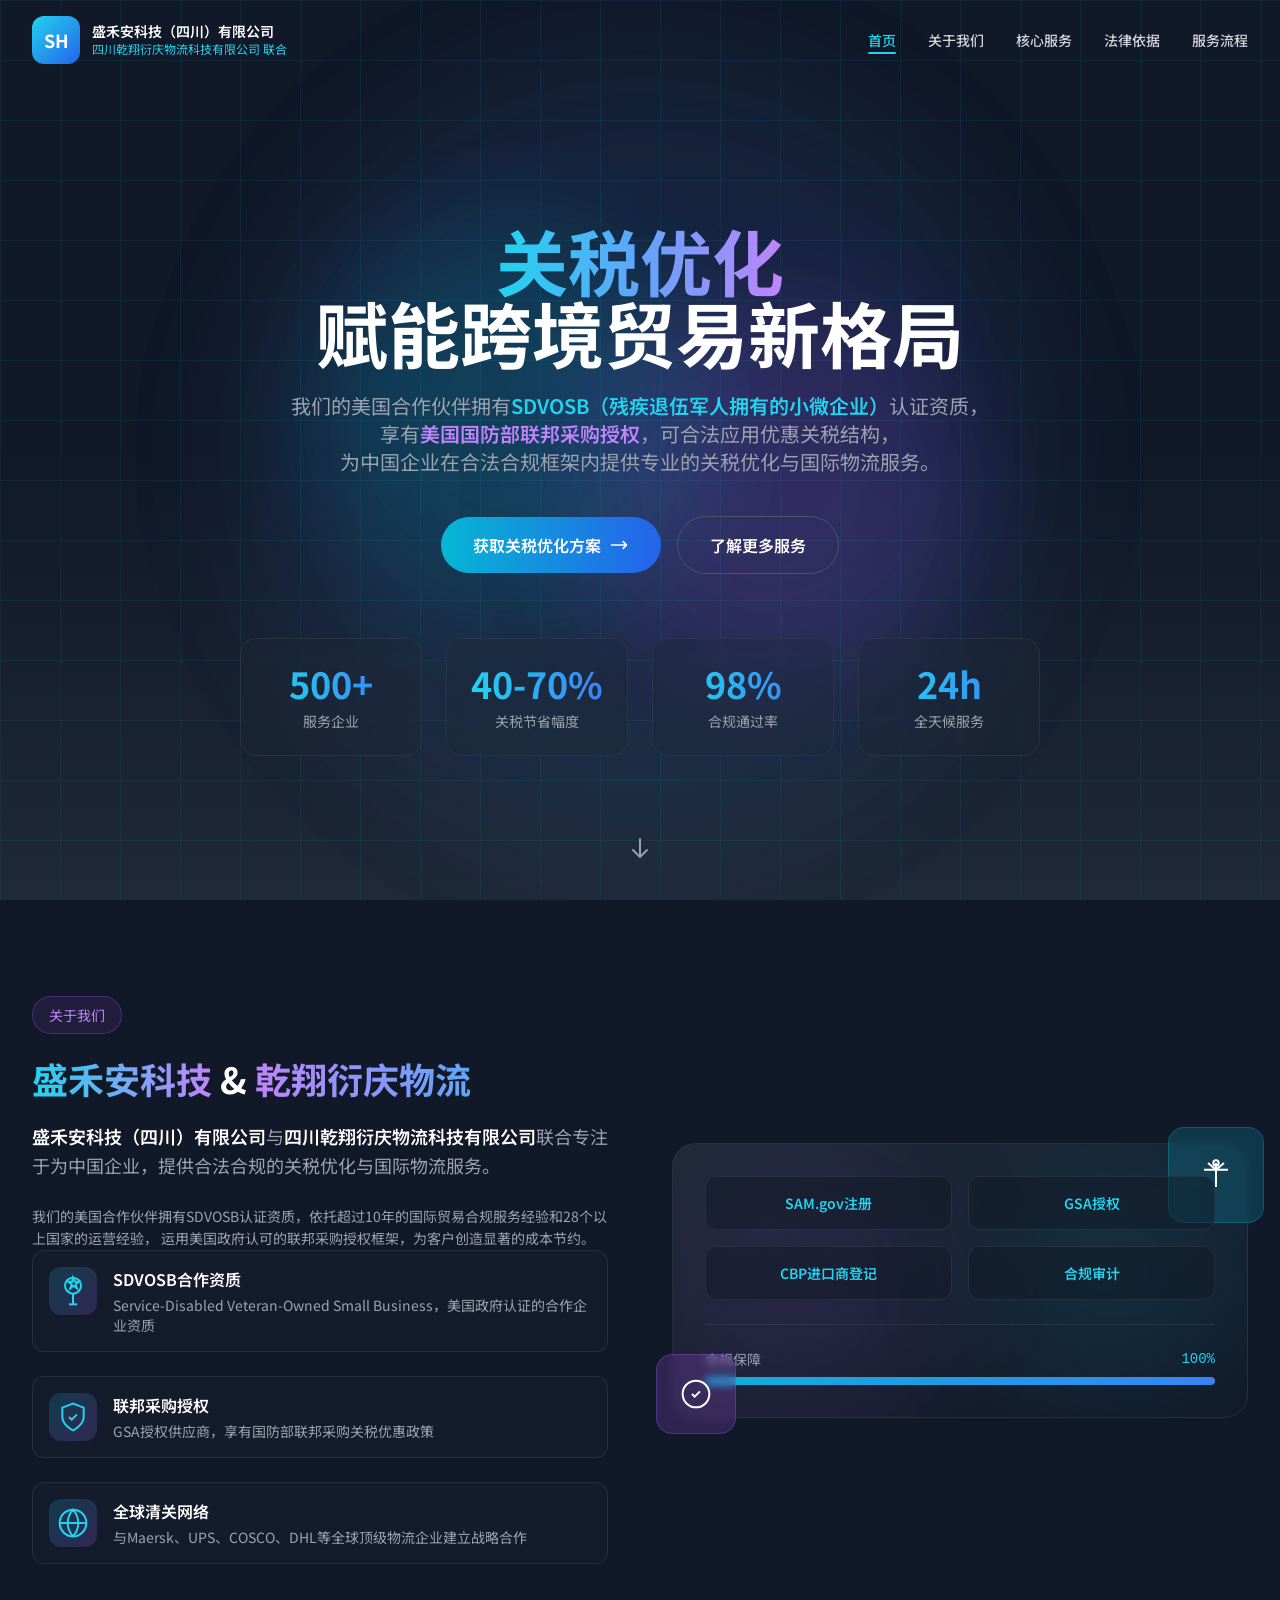
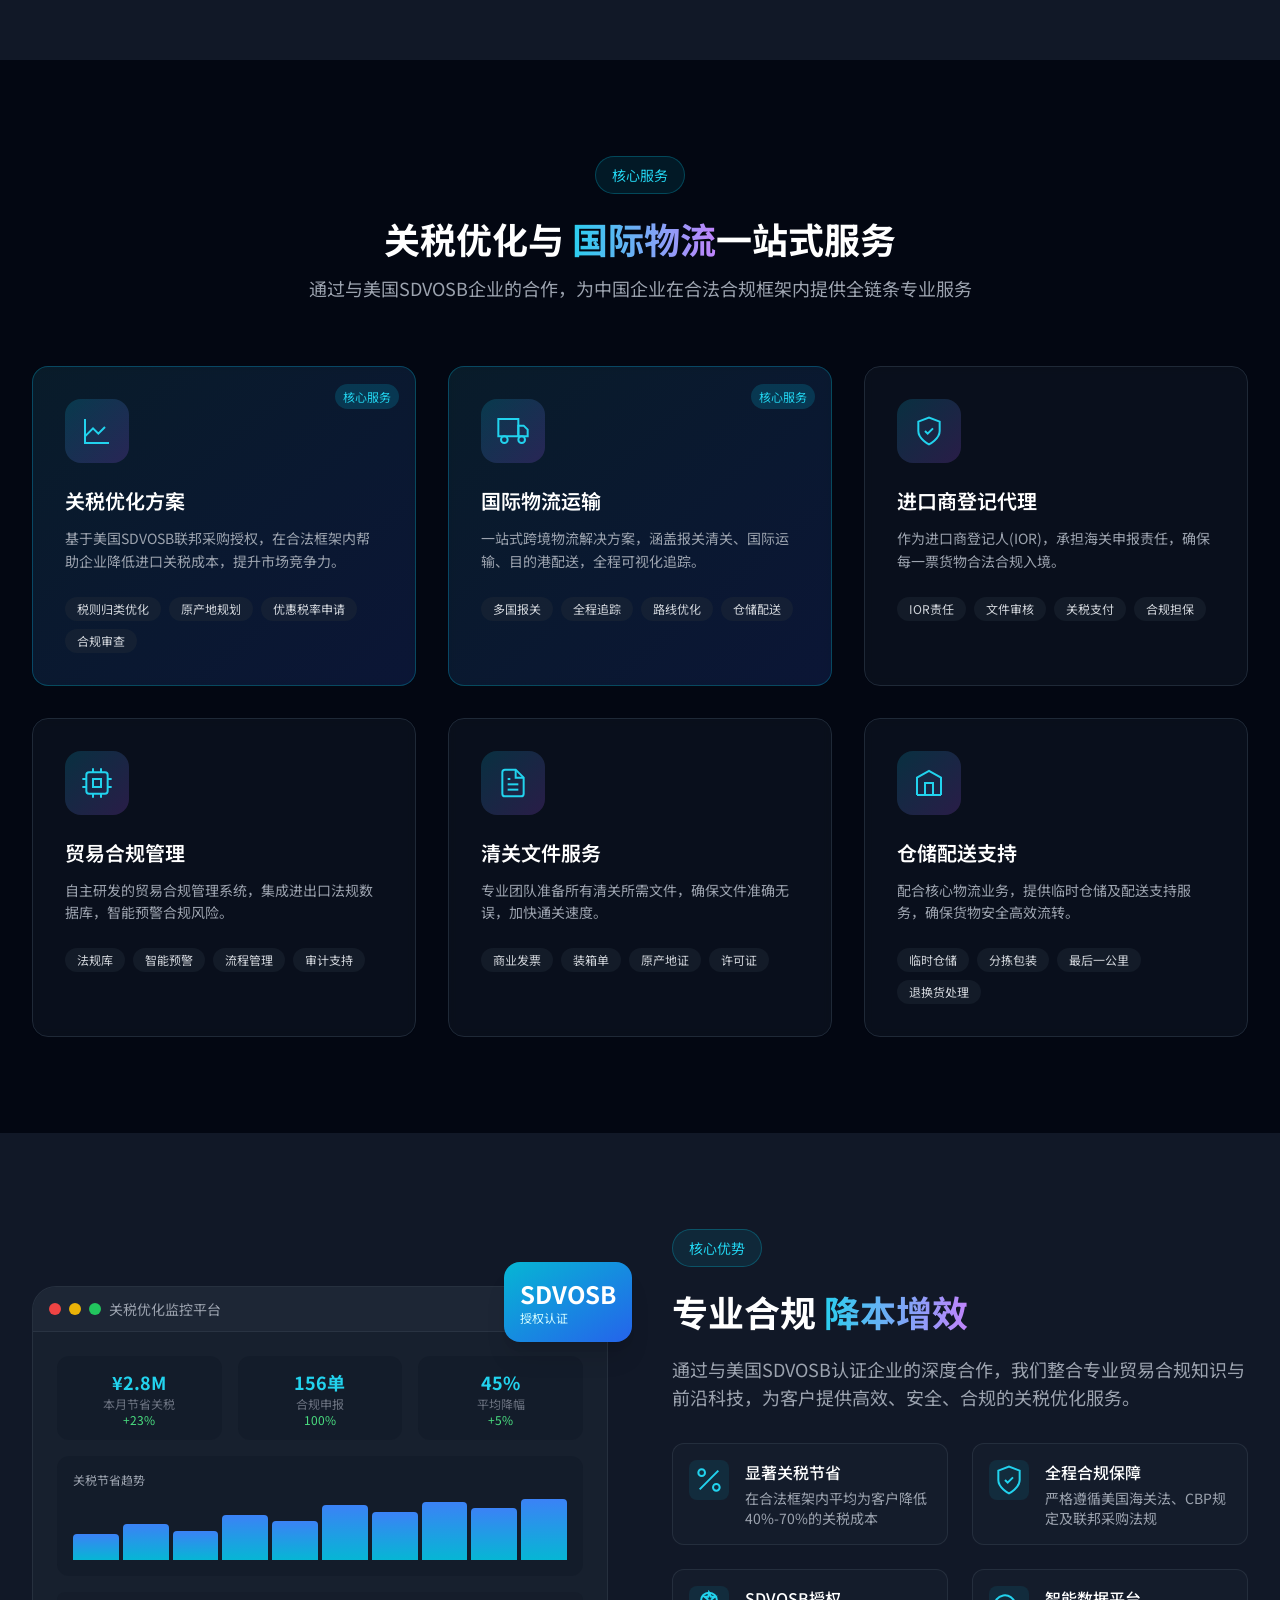
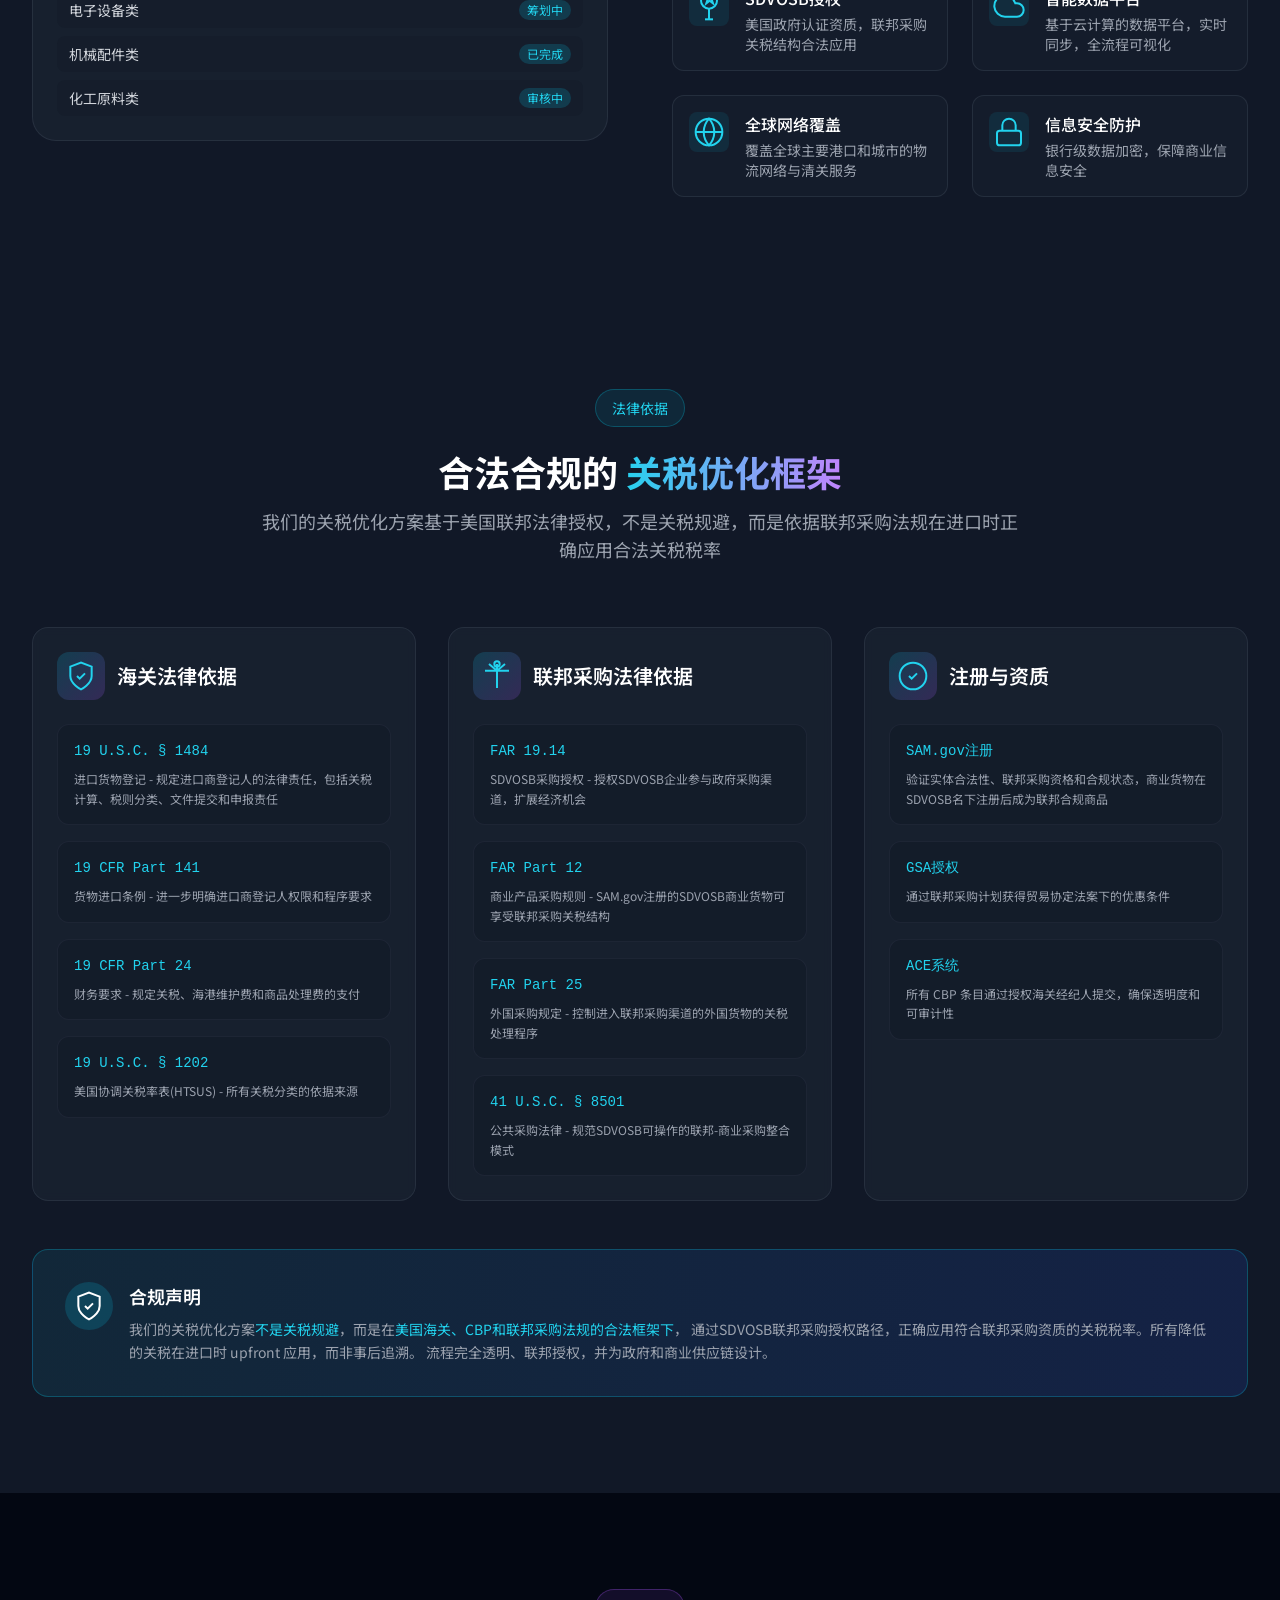
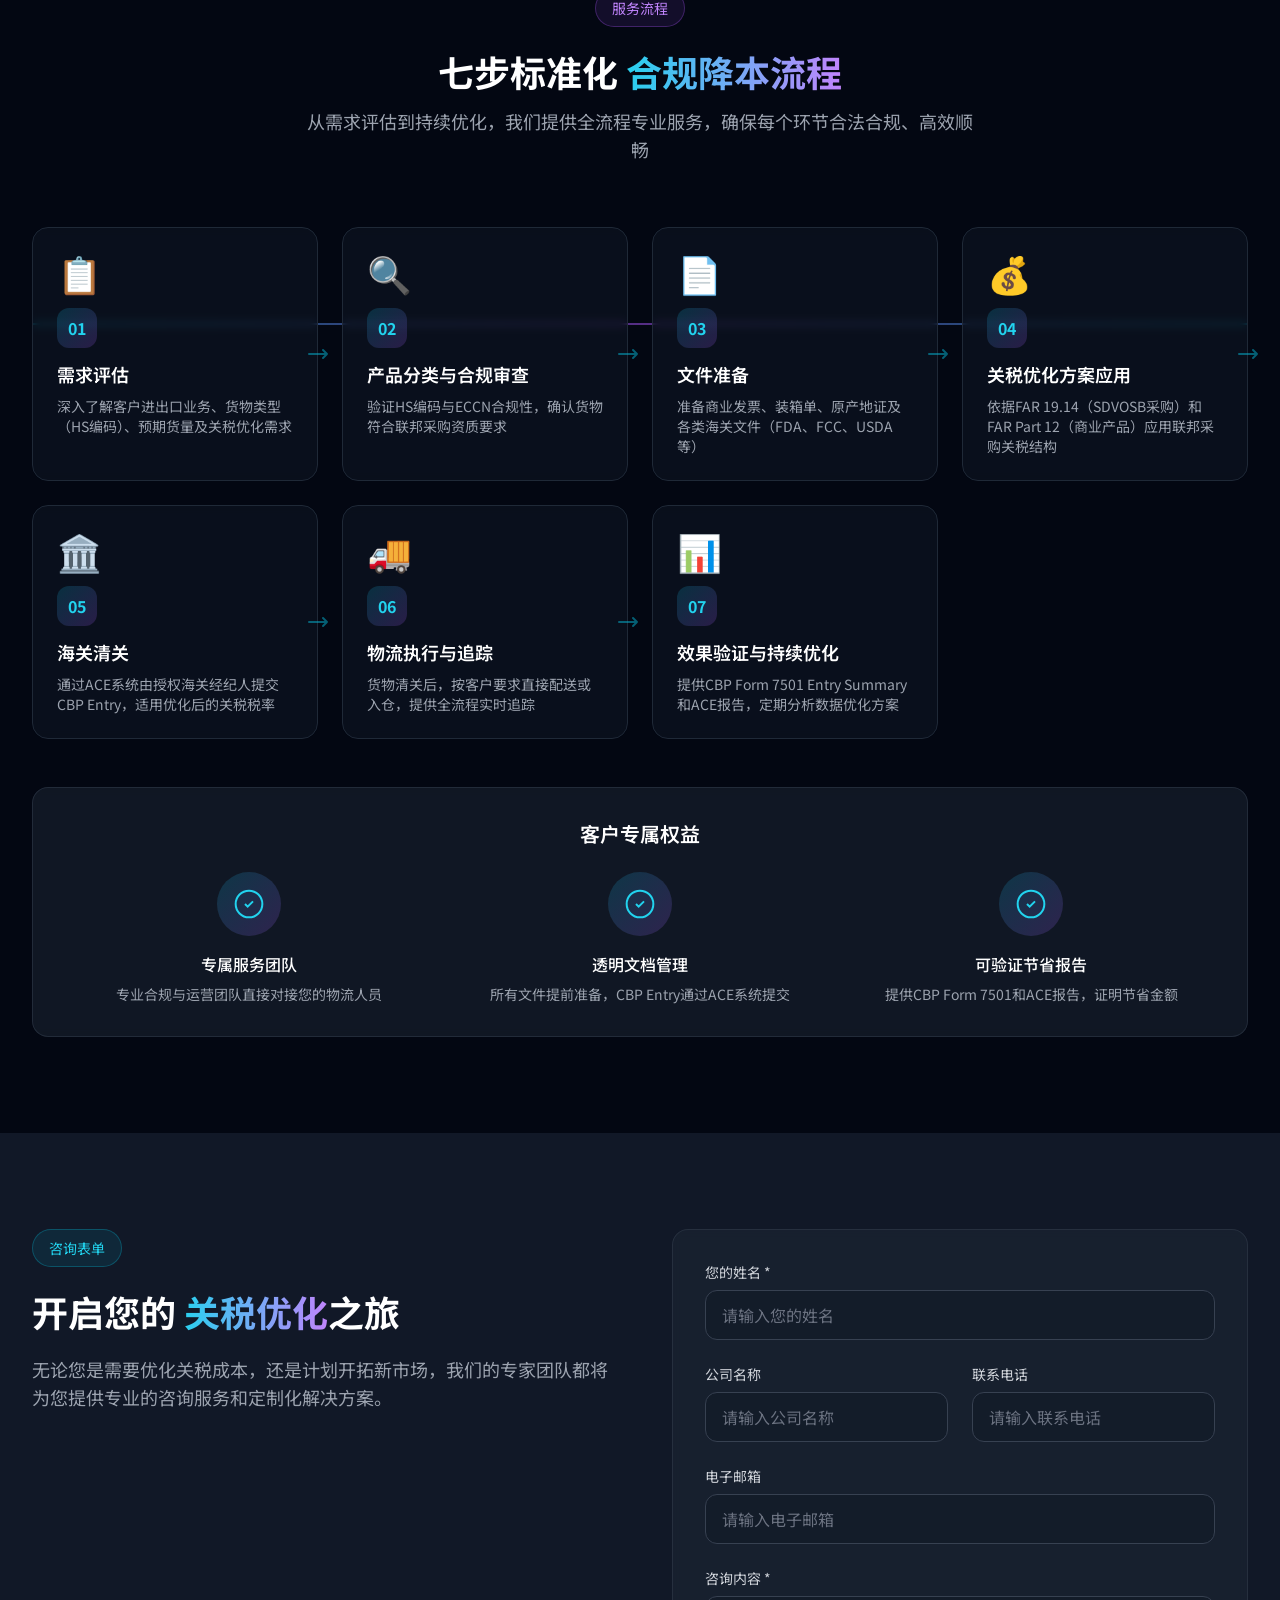
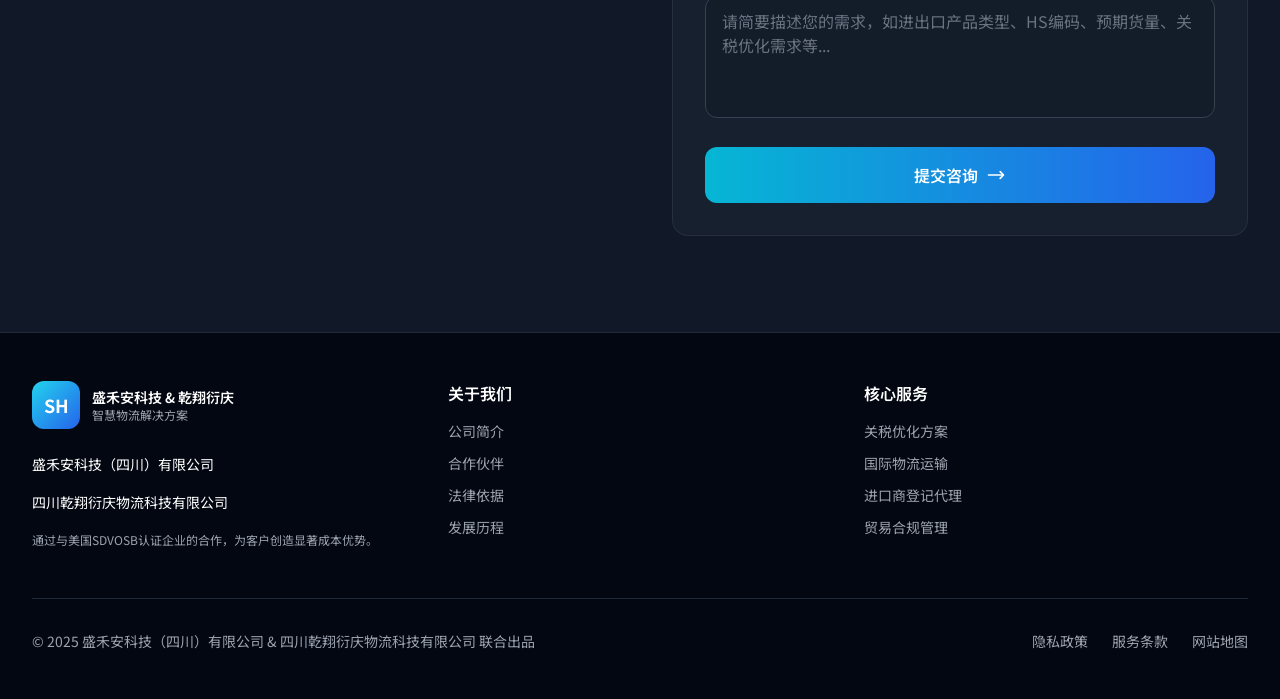
==== index.html @ b010c722 "Add files via upload" ====
<!doctype html>
<html lang="zh-CN">
<head>
  <meta charset="UTF-8" />
  <meta name="viewport" content="width=device-width, initial-scale=1.0" />
  <title>盛禾安科技 & 四川乾翔衍庆物流科技 - 智慧物流解决方案</title>
  <meta name="description" content="盛禾安科技四川有限公司与四川乾翔衍庆物流科技有限公司专注于智能物流、科技仓储、跨境贸易及关税优化解决方案，助力企业降本增效。" />
  <link rel="preconnect" href="https://fonts.googleapis.com">
  <link rel="preconnect" href="https://fonts.gstatic.com" crossorigin>
  <link href="https://fonts.googleapis.com/css2?family=Noto+Sans+SC:wght@300;400;500;600;700;800;900&display=swap" rel="stylesheet">
  <script type="module" crossorigin src="/assets/index-DN8KZCuO.js"></script>
  <link rel="stylesheet" crossorigin href="/assets/index-2aMCgC-e.css">
</head>
<body>
  <div id="root"></div>
</body>
</html>
---- assets/index-2aMCgC-e.css ----
:root{--radius: .5rem;--sidebar-background: 0 0% 98%;--sidebar-foreground: 240 5.3% 26.1%;--sidebar-primary: 240 5.9% 10%;--sidebar-primary-foreground: 0 0% 98%;--sidebar-accent: 240 4.8% 95.9%;--sidebar-accent-foreground: 240 5.9% 10%;--sidebar-border: 220 13% 91%;--sidebar-ring: 217.2 91.2% 59.8% }img{-o-object-position:top;object-position:top}*,:before,:after{--tw-border-spacing-x: 0;--tw-border-spacing-y: 0;--tw-translate-x: 0;--tw-translate-y: 0;--tw-rotate: 0;--tw-skew-x: 0;--tw-skew-y: 0;--tw-scale-x: 1;--tw-scale-y: 1;--tw-pan-x: ;--tw-pan-y: ;--tw-pinch-zoom: ;--tw-scroll-snap-strictness: proximity;--tw-gradient-from-position: ;--tw-gradient-via-position: ;--tw-gradient-to-position: ;--tw-ordinal: ;--tw-slashed-zero: ;--tw-numeric-figure: ;--tw-numeric-spacing: ;--tw-numeric-fraction: ;--tw-ring-inset: ;--tw-ring-offset-width: 0px;--tw-ring-offset-color: #fff;--tw-ring-color: rgb(59 130 246 / .5);--tw-ring-offset-shadow: 0 0 #0000;--tw-ring-shadow: 0 0 #0000;--tw-shadow: 0 0 #0000;--tw-shadow-colored: 0 0 #0000;--tw-blur: ;--tw-brightness: ;--tw-contrast: ;--tw-grayscale: ;--tw-hue-rotate: ;--tw-invert: ;--tw-saturate: ;--tw-sepia: ;--tw-drop-shadow: ;--tw-backdrop-blur: ;--tw-backdrop-brightness: ;--tw-backdrop-contrast: ;--tw-backdrop-grayscale: ;--tw-backdrop-hue-rotate: ;--tw-backdrop-invert: ;--tw-backdrop-opacity: ;--tw-backdrop-saturate: ;--tw-backdrop-sepia: ;--tw-contain-size: ;--tw-contain-layout: ;--tw-contain-paint: ;--tw-contain-style: }::backdrop{--tw-border-spacing-x: 0;--tw-border-spacing-y: 0;--tw-translate-x: 0;--tw-translate-y: 0;--tw-rotate: 0;--tw-skew-x: 0;--tw-skew-y: 0;--tw-scale-x: 1;--tw-scale-y: 1;--tw-pan-x: ;--tw-pan-y: ;--tw-pinch-zoom: ;--tw-scroll-snap-strictness: proximity;--tw-gradient-from-position: ;--tw-gradient-via-position: ;--tw-gradient-to-position: ;--tw-ordinal: ;--tw-slashed-zero: ;--tw-numeric-figure: ;--tw-numeric-spacing: ;--tw-numeric-fraction: ;--tw-ring-inset: ;--tw-ring-offset-width: 0px;--tw-ring-offset-color: #fff;--tw-ring-color: rgb(59 130 246 / .5);--tw-ring-offset-shadow: 0 0 #0000;--tw-ring-shadow: 0 0 #0000;--tw-shadow: 0 0 #0000;--tw-shadow-colored: 0 0 #0000;--tw-blur: ;--tw-brightness: ;--tw-contrast: ;--tw-grayscale: ;--tw-hue-rotate: ;--tw-invert: ;--tw-saturate: ;--tw-sepia: ;--tw-drop-shadow: ;--tw-backdrop-blur: ;--tw-backdrop-brightness: ;--tw-backdrop-contrast: ;--tw-backdrop-grayscale: ;--tw-backdrop-hue-rotate: ;--tw-backdrop-invert: ;--tw-backdrop-opacity: ;--tw-backdrop-saturate: ;--tw-backdrop-sepia: ;--tw-contain-size: ;--tw-contain-layout: ;--tw-contain-paint: ;--tw-contain-style: }*,:before,:after{box-sizing:border-box;border-width:0;border-style:solid;border-color:#e5e7eb}:before,:after{--tw-content: ""}html,:host{line-height:1.5;-webkit-text-size-adjust:100%;-moz-tab-size:4;-o-tab-size:4;tab-size:4;font-family:ui-sans-serif,system-ui,sans-serif,"Apple Color Emoji","Segoe UI Emoji",Segoe UI Symbol,"Noto Color Emoji";font-feature-settings:normal;font-variation-settings:normal;-webkit-tap-highlight-color:transparent}body{margin:0;line-height:inherit}hr{height:0;color:inherit;border-top-width:1px}abbr:where([title]){-webkit-text-decoration:underline dotted;text-decoration:underline dotted}h1,h2,h3,h4,h5,h6{font-size:inherit;font-weight:inherit}a{color:inherit;text-decoration:inherit}b,strong{font-weight:bolder}code,kbd,samp,pre{font-family:ui-monospace,SFMono-Regular,Menlo,Monaco,Consolas,Liberation Mono,Courier New,monospace;font-feature-settings:normal;font-variation-settings:normal;font-size:1em}small{font-size:80%}sub,sup{font-size:75%;line-height:0;position:relative;vertical-align:baseline}sub{bottom:-.25em}sup{top:-.5em}table{text-indent:0;border-color:inherit;border-collapse:collapse}button,input,optgroup,select,textarea{font-family:inherit;font-feature-settings:inherit;font-variation-settings:inherit;font-size:100%;font-weight:inherit;line-height:inherit;letter-spacing:inherit;color:inherit;margin:0;padding:0}button,select{text-transform:none}button,input:where([type=button]),input:where([type=reset]),input:where([type=submit]){-webkit-appearance:button;background-color:transparent;background-image:none}:-moz-focusring{outline:auto}:-moz-ui-invalid{box-shadow:none}progress{vertical-align:baseline}::-webkit-inner-spin-button,::-webkit-outer-spin-button{height:auto}[type=search]{-webkit-appearance:textfield;outline-offset:-2px}::-webkit-search-decoration{-webkit-appearance:none}::-webkit-file-upload-button{-webkit-appearance:button;font:inherit}summary{display:list-item}blockquote,dl,dd,h1,h2,h3,h4,h5,h6,hr,figure,p,pre{margin:0}fieldset{margin:0;padding:0}legend{padding:0}ol,ul,menu{list-style:none;margin:0;padding:0}dialog{padding:0}textarea{resize:vertical}input::-moz-placeholder,textarea::-moz-placeholder{opacity:1;color:#9ca3af}input::placeholder,textarea::placeholder{opacity:1;color:#9ca3af}button,[role=button]{cursor:pointer}:disabled{cursor:default}img,svg,video,canvas,audio,iframe,embed,object{display:block;vertical-align:middle}img,video{max-width:100%;height:auto}[hidden]:where(:not([hidden=until-found])){display:none}.pointer-events-none{pointer-events:none}.static{position:static}.fixed{position:fixed}.absolute{position:absolute}.relative{position:relative}.inset-0{top:0;right:0;bottom:0;left:0}.-bottom-1{bottom:-.25rem}.-bottom-4{bottom:-1rem}.-left-4{left:-1rem}.-right-3{right:-.75rem}.-right-4{right:-1rem}.-right-6{right:-1.5rem}.-top-4{top:-1rem}.-top-6{top:-1.5rem}.bottom-0{bottom:0}.bottom-1\/4{bottom:25%}.bottom-10{bottom:2.5rem}.left-0{left:0}.left-1\/2{left:50%}.left-1\/4{left:25%}.right-0{right:0}.right-1\/4{right:25%}.right-4{right:1rem}.top-0{top:0}.top-1\/2{top:50%}.top-1\/4{top:25%}.top-24{top:6rem}.top-4{top:1rem}.z-10{z-index:10}.z-50{z-index:50}.order-1{order:1}.order-2{order:2}.mx-auto{margin-left:auto;margin-right:auto}.mb-1{margin-bottom:.25rem}.mb-10{margin-bottom:2.5rem}.mb-12{margin-bottom:3rem}.mb-16{margin-bottom:4rem}.mb-2{margin-bottom:.5rem}.mb-3{margin-bottom:.75rem}.mb-4{margin-bottom:1rem}.mb-6{margin-bottom:1.5rem}.mb-8{margin-bottom:2rem}.ml-2{margin-left:.5rem}.ml-4{margin-left:1rem}.mr-2{margin-right:.5rem}.mt-12{margin-top:3rem}.mt-2{margin-top:.5rem}.mt-4{margin-top:1rem}.mt-6{margin-top:1.5rem}.block{display:block}.flex{display:flex}.inline-flex{display:inline-flex}.grid{display:grid}.hidden{display:none}.h-0\.5{height:.125rem}.h-10{height:2.5rem}.h-12{height:3rem}.h-16{height:4rem}.h-2{height:.5rem}.h-20{height:5rem}.h-24{height:6rem}.h-3{height:.75rem}.h-5{height:1.25rem}.h-6{height:1.5rem}.h-64{height:16rem}.h-8{height:2rem}.h-96{height:24rem}.h-\[800px\]{height:800px}.h-full{height:100%}.min-h-screen{min-height:100vh}.w-10{width:2.5rem}.w-12{width:3rem}.w-16{width:4rem}.w-20{width:5rem}.w-24{width:6rem}.w-3{width:.75rem}.w-5{width:1.25rem}.w-6{width:1.5rem}.w-64{width:16rem}.w-8{width:2rem}.w-96{width:24rem}.w-\[800px\]{width:800px}.w-full{width:100%}.max-w-2xl{max-width:42rem}.max-w-3xl{max-width:48rem}.max-w-4xl{max-width:56rem}.max-w-7xl{max-width:80rem}.flex-1{flex:1 1 0%}.flex-shrink-0{flex-shrink:0}.-translate-x-1\/2{--tw-translate-x: -50%;transform:translate(var(--tw-translate-x),var(--tw-translate-y)) rotate(var(--tw-rotate)) skew(var(--tw-skew-x)) skewY(var(--tw-skew-y)) scaleX(var(--tw-scale-x)) scaleY(var(--tw-scale-y))}.-translate-y-1\/2{--tw-translate-y: -50%;transform:translate(var(--tw-translate-x),var(--tw-translate-y)) rotate(var(--tw-rotate)) skew(var(--tw-skew-x)) skewY(var(--tw-skew-y)) scaleX(var(--tw-scale-x)) scaleY(var(--tw-scale-y))}.transform{transform:translate(var(--tw-translate-x),var(--tw-translate-y)) rotate(var(--tw-rotate)) skew(var(--tw-skew-x)) skewY(var(--tw-skew-y)) scaleX(var(--tw-scale-x)) scaleY(var(--tw-scale-y))}@keyframes bounce{0%,to{transform:translateY(-25%);animation-timing-function:cubic-bezier(.8,0,1,1)}50%{transform:none;animation-timing-function:cubic-bezier(0,0,.2,1)}}.animate-bounce{animation:bounce 1s infinite}@keyframes pulse{50%{opacity:.5}}.animate-pulse{animation:pulse 2s cubic-bezier(.4,0,.6,1) infinite}@keyframes spin{to{transform:rotate(360deg)}}.animate-spin{animation:spin 1s linear infinite}.cursor-pointer{cursor:pointer}.resize-none{resize:none}.grid-cols-2{grid-template-columns:repeat(2,minmax(0,1fr))}.grid-cols-3{grid-template-columns:repeat(3,minmax(0,1fr))}.flex-col{flex-direction:column}.flex-wrap{flex-wrap:wrap}.items-start{align-items:flex-start}.items-end{align-items:flex-end}.items-center{align-items:center}.justify-center{justify-content:center}.justify-between{justify-content:space-between}.gap-16{gap:4rem}.gap-2{gap:.5rem}.gap-4{gap:1rem}.gap-6{gap:1.5rem}.gap-8{gap:2rem}.space-x-1>:not([hidden])~:not([hidden]){--tw-space-x-reverse: 0;margin-right:calc(.25rem * var(--tw-space-x-reverse));margin-left:calc(.25rem * calc(1 - var(--tw-space-x-reverse)))}.space-x-2>:not([hidden])~:not([hidden]){--tw-space-x-reverse: 0;margin-right:calc(.5rem * var(--tw-space-x-reverse));margin-left:calc(.5rem * calc(1 - var(--tw-space-x-reverse)))}.space-x-3>:not([hidden])~:not([hidden]){--tw-space-x-reverse: 0;margin-right:calc(.75rem * var(--tw-space-x-reverse));margin-left:calc(.75rem * calc(1 - var(--tw-space-x-reverse)))}.space-x-4>:not([hidden])~:not([hidden]){--tw-space-x-reverse: 0;margin-right:calc(1rem * var(--tw-space-x-reverse));margin-left:calc(1rem * calc(1 - var(--tw-space-x-reverse)))}.space-x-6>:not([hidden])~:not([hidden]){--tw-space-x-reverse: 0;margin-right:calc(1.5rem * var(--tw-space-x-reverse));margin-left:calc(1.5rem * calc(1 - var(--tw-space-x-reverse)))}.space-x-8>:not([hidden])~:not([hidden]){--tw-space-x-reverse: 0;margin-right:calc(2rem * var(--tw-space-x-reverse));margin-left:calc(2rem * calc(1 - var(--tw-space-x-reverse)))}.space-y-2>:not([hidden])~:not([hidden]){--tw-space-y-reverse: 0;margin-top:calc(.5rem * calc(1 - var(--tw-space-y-reverse)));margin-bottom:calc(.5rem * var(--tw-space-y-reverse))}.space-y-3>:not([hidden])~:not([hidden]){--tw-space-y-reverse: 0;margin-top:calc(.75rem * calc(1 - var(--tw-space-y-reverse)));margin-bottom:calc(.75rem * var(--tw-space-y-reverse))}.space-y-4>:not([hidden])~:not([hidden]){--tw-space-y-reverse: 0;margin-top:calc(1rem * calc(1 - var(--tw-space-y-reverse)));margin-bottom:calc(1rem * var(--tw-space-y-reverse))}.space-y-6>:not([hidden])~:not([hidden]){--tw-space-y-reverse: 0;margin-top:calc(1.5rem * calc(1 - var(--tw-space-y-reverse)));margin-bottom:calc(1.5rem * var(--tw-space-y-reverse))}.overflow-hidden{overflow:hidden}.rounded{border-radius:.25rem}.rounded-2xl{border-radius:1rem}.rounded-3xl{border-radius:1.5rem}.rounded-full{border-radius:9999px}.rounded-lg{border-radius:var(--radius)}.rounded-xl{border-radius:.75rem}.rounded-t{border-top-left-radius:.25rem;border-top-right-radius:.25rem}.border{border-width:1px}.border-b{border-bottom-width:1px}.border-t{border-top-width:1px}.border-cyan-500\/20{border-color:#06b6d433}.border-cyan-500\/30{border-color:#06b6d44d}.border-gray-600{--tw-border-opacity: 1;border-color:rgb(75 85 99 / var(--tw-border-opacity, 1))}.border-gray-700{--tw-border-opacity: 1;border-color:rgb(55 65 81 / var(--tw-border-opacity, 1))}.border-gray-700\/30{border-color:#3741514d}.border-gray-700\/50{border-color:#37415180}.border-gray-800{--tw-border-opacity: 1;border-color:rgb(31 41 55 / var(--tw-border-opacity, 1))}.border-purple-500\/30{border-color:#a855f74d}.border-red-500{--tw-border-opacity: 1;border-color:rgb(239 68 68 / var(--tw-border-opacity, 1))}.border-red-500\/30{border-color:#ef44444d}.bg-blue-500\/5{background-color:#3b82f60d}.bg-cyan-400{--tw-bg-opacity: 1;background-color:rgb(34 211 238 / var(--tw-bg-opacity, 1))}.bg-cyan-500\/10{background-color:#06b6d41a}.bg-cyan-500\/20{background-color:#06b6d433}.bg-gray-700{--tw-bg-opacity: 1;background-color:rgb(55 65 81 / var(--tw-bg-opacity, 1))}.bg-gray-800\/30{background-color:#1f29374d}.bg-gray-800\/50{background-color:#1f293780}.bg-gray-800\/80{background-color:#1f2937cc}.bg-gray-900{--tw-bg-opacity: 1;background-color:rgb(17 24 39 / var(--tw-bg-opacity, 1))}.bg-gray-900\/30{background-color:#1118274d}.bg-gray-900\/50{background-color:#11182780}.bg-gray-900\/95{background-color:#111827f2}.bg-gray-950{--tw-bg-opacity: 1;background-color:rgb(3 7 18 / var(--tw-bg-opacity, 1))}.bg-green-500{--tw-bg-opacity: 1;background-color:rgb(34 197 94 / var(--tw-bg-opacity, 1))}.bg-green-500\/20{background-color:#22c55e33}.bg-purple-500\/10{background-color:#a855f71a}.bg-purple-500\/20{background-color:#a855f733}.bg-red-500{--tw-bg-opacity: 1;background-color:rgb(239 68 68 / var(--tw-bg-opacity, 1))}.bg-red-500\/20{background-color:#ef444433}.bg-transparent{background-color:transparent}.bg-yellow-500{--tw-bg-opacity: 1;background-color:rgb(234 179 8 / var(--tw-bg-opacity, 1))}.bg-\[linear-gradient\(rgba\(0\,255\,255\,0\.03\)_1px\,transparent_1px\)\,linear-gradient\(90deg\,rgba\(0\,255\,255\,0\.03\)_1px\,transparent_1px\)\]{background-image:linear-gradient(rgba(0,255,255,.03) 1px,transparent 1px),linear-gradient(90deg,rgba(0,255,255,.03) 1px,transparent 1px)}.bg-gradient-to-b{background-image:linear-gradient(to bottom,var(--tw-gradient-stops))}.bg-gradient-to-br{background-image:linear-gradient(to bottom right,var(--tw-gradient-stops))}.bg-gradient-to-r{background-image:linear-gradient(to right,var(--tw-gradient-stops))}.bg-gradient-to-t{background-image:linear-gradient(to top,var(--tw-gradient-stops))}.from-cyan-400{--tw-gradient-from: #22d3ee var(--tw-gradient-from-position);--tw-gradient-to: rgb(34 211 238 / 0) var(--tw-gradient-to-position);--tw-gradient-stops: var(--tw-gradient-from), var(--tw-gradient-to)}.from-cyan-500{--tw-gradient-from: #06b6d4 var(--tw-gradient-from-position);--tw-gradient-to: rgb(6 182 212 / 0) var(--tw-gradient-to-position);--tw-gradient-stops: var(--tw-gradient-from), var(--tw-gradient-to)}.from-cyan-500\/20{--tw-gradient-from: rgb(6 182 212 / .2) var(--tw-gradient-from-position);--tw-gradient-to: rgb(6 182 212 / 0) var(--tw-gradient-to-position);--tw-gradient-stops: var(--tw-gradient-from), var(--tw-gradient-to)}.from-cyan-500\/50{--tw-gradient-from: rgb(6 182 212 / .5) var(--tw-gradient-from-position);--tw-gradient-to: rgb(6 182 212 / 0) var(--tw-gradient-to-position);--tw-gradient-stops: var(--tw-gradient-from), var(--tw-gradient-to)}.from-cyan-900\/30{--tw-gradient-from: rgb(22 78 99 / .3) var(--tw-gradient-from-position);--tw-gradient-to: rgb(22 78 99 / 0) var(--tw-gradient-to-position);--tw-gradient-stops: var(--tw-gradient-from), var(--tw-gradient-to)}.from-gray-800{--tw-gradient-from: #1f2937 var(--tw-gradient-from-position);--tw-gradient-to: rgb(31 41 55 / 0) var(--tw-gradient-to-position);--tw-gradient-stops: var(--tw-gradient-from), var(--tw-gradient-to)}.from-gray-900{--tw-gradient-from: #111827 var(--tw-gradient-from-position);--tw-gradient-to: rgb(17 24 39 / 0) var(--tw-gradient-to-position);--tw-gradient-stops: var(--tw-gradient-from), var(--tw-gradient-to)}.from-purple-400{--tw-gradient-from: #c084fc var(--tw-gradient-from-position);--tw-gradient-to: rgb(192 132 252 / 0) var(--tw-gradient-to-position);--tw-gradient-stops: var(--tw-gradient-from), var(--tw-gradient-to)}.via-blue-400{--tw-gradient-to: rgb(96 165 250 / 0) var(--tw-gradient-to-position);--tw-gradient-stops: var(--tw-gradient-from), #60a5fa var(--tw-gradient-via-position), var(--tw-gradient-to)}.via-gray-900{--tw-gradient-to: rgb(17 24 39 / 0) var(--tw-gradient-to-position);--tw-gradient-stops: var(--tw-gradient-from), #111827 var(--tw-gradient-via-position), var(--tw-gradient-to)}.via-purple-500\/50{--tw-gradient-to: rgb(168 85 247 / 0) var(--tw-gradient-to-position);--tw-gradient-stops: var(--tw-gradient-from), rgb(168 85 247 / .5) var(--tw-gradient-via-position), var(--tw-gradient-to)}.to-blue-400{--tw-gradient-to: #60a5fa var(--tw-gradient-to-position)}.to-blue-500{--tw-gradient-to: #3b82f6 var(--tw-gradient-to-position)}.to-blue-600{--tw-gradient-to: #2563eb var(--tw-gradient-to-position)}.to-blue-900\/30{--tw-gradient-to: rgb(30 58 138 / .3) var(--tw-gradient-to-position)}.to-cyan-500\/50{--tw-gradient-to: rgb(6 182 212 / .5) var(--tw-gradient-to-position)}.to-gray-800{--tw-gradient-to: #1f2937 var(--tw-gradient-to-position)}.to-gray-900{--tw-gradient-to: #111827 var(--tw-gradient-to-position)}.to-purple-400{--tw-gradient-to: #c084fc var(--tw-gradient-to-position)}.to-purple-500\/20{--tw-gradient-to: rgb(168 85 247 / .2) var(--tw-gradient-to-position)}.bg-\[size\:60px_60px\]{background-size:60px 60px}.bg-clip-text{-webkit-background-clip:text;background-clip:text}.p-3{padding:.75rem}.p-4{padding:1rem}.p-6{padding:1.5rem}.p-8{padding:2rem}.px-2{padding-left:.5rem;padding-right:.5rem}.px-3{padding-left:.75rem;padding-right:.75rem}.px-4{padding-left:1rem;padding-right:1rem}.px-8{padding-left:2rem;padding-right:2rem}.py-0\.5{padding-top:.125rem;padding-bottom:.125rem}.py-1{padding-top:.25rem;padding-bottom:.25rem}.py-12{padding-top:3rem;padding-bottom:3rem}.py-2{padding-top:.5rem;padding-bottom:.5rem}.py-20{padding-top:5rem;padding-bottom:5rem}.py-24{padding-top:6rem;padding-bottom:6rem}.py-3{padding-top:.75rem;padding-bottom:.75rem}.py-4{padding-top:1rem;padding-bottom:1rem}.pt-20{padding-top:5rem}.pt-6{padding-top:1.5rem}.pt-8{padding-top:2rem}.text-left{text-align:left}.text-center{text-align:center}.font-mono{font-family:ui-monospace,SFMono-Regular,Menlo,Monaco,Consolas,Liberation Mono,Courier New,monospace}.font-sans{font-family:ui-sans-serif,system-ui,sans-serif,"Apple Color Emoji","Segoe UI Emoji",Segoe UI Symbol,"Noto Color Emoji"}.text-2xl{font-size:1.5rem;line-height:2rem}.text-3xl{font-size:1.875rem;line-height:2.25rem}.text-4xl{font-size:2.25rem;line-height:2.5rem}.text-lg{font-size:1.125rem;line-height:1.75rem}.text-sm{font-size:.875rem;line-height:1.25rem}.text-xl{font-size:1.25rem;line-height:1.75rem}.text-xs{font-size:.75rem;line-height:1rem}.font-bold{font-weight:700}.font-medium{font-weight:500}.font-semibold{font-weight:600}.leading-relaxed{line-height:1.625}.leading-tight{line-height:1.25}.text-cyan-100{--tw-text-opacity: 1;color:rgb(207 250 254 / var(--tw-text-opacity, 1))}.text-cyan-400{--tw-text-opacity: 1;color:rgb(34 211 238 / var(--tw-text-opacity, 1))}.text-cyan-500\/50{color:#06b6d480}.text-gray-300{--tw-text-opacity: 1;color:rgb(209 213 219 / var(--tw-text-opacity, 1))}.text-gray-400{--tw-text-opacity: 1;color:rgb(156 163 175 / var(--tw-text-opacity, 1))}.text-gray-500{--tw-text-opacity: 1;color:rgb(107 114 128 / var(--tw-text-opacity, 1))}.text-green-400{--tw-text-opacity: 1;color:rgb(74 222 128 / var(--tw-text-opacity, 1))}.text-purple-400{--tw-text-opacity: 1;color:rgb(192 132 252 / var(--tw-text-opacity, 1))}.text-red-400{--tw-text-opacity: 1;color:rgb(248 113 113 / var(--tw-text-opacity, 1))}.text-red-500{--tw-text-opacity: 1;color:rgb(239 68 68 / var(--tw-text-opacity, 1))}.text-transparent{color:transparent}.text-white{--tw-text-opacity: 1;color:rgb(255 255 255 / var(--tw-text-opacity, 1))}.antialiased{-webkit-font-smoothing:antialiased;-moz-osx-font-smoothing:grayscale}.placeholder-gray-500::-moz-placeholder{--tw-placeholder-opacity: 1;color:rgb(107 114 128 / var(--tw-placeholder-opacity, 1))}.placeholder-gray-500::placeholder{--tw-placeholder-opacity: 1;color:rgb(107 114 128 / var(--tw-placeholder-opacity, 1))}.opacity-25{opacity:.25}.opacity-75{opacity:.75}.shadow-xl{--tw-shadow: 0 20px 25px -5px rgb(0 0 0 / .1), 0 8px 10px -6px rgb(0 0 0 / .1);--tw-shadow-colored: 0 20px 25px -5px var(--tw-shadow-color), 0 8px 10px -6px var(--tw-shadow-color);box-shadow:var(--tw-ring-offset-shadow, 0 0 #0000),var(--tw-ring-shadow, 0 0 #0000),var(--tw-shadow)}.blur-3xl{--tw-blur: blur(64px);filter:var(--tw-blur) var(--tw-brightness) var(--tw-contrast) var(--tw-grayscale) var(--tw-hue-rotate) var(--tw-invert) var(--tw-saturate) var(--tw-sepia) var(--tw-drop-shadow)}.backdrop-blur-sm{--tw-backdrop-blur: blur(4px);-webkit-backdrop-filter:var(--tw-backdrop-blur) var(--tw-backdrop-brightness) var(--tw-backdrop-contrast) var(--tw-backdrop-grayscale) var(--tw-backdrop-hue-rotate) var(--tw-backdrop-invert) var(--tw-backdrop-opacity) var(--tw-backdrop-saturate) var(--tw-backdrop-sepia);backdrop-filter:var(--tw-backdrop-blur) var(--tw-backdrop-brightness) var(--tw-backdrop-contrast) var(--tw-backdrop-grayscale) var(--tw-backdrop-hue-rotate) var(--tw-backdrop-invert) var(--tw-backdrop-opacity) var(--tw-backdrop-saturate) var(--tw-backdrop-sepia)}.backdrop-blur-xl{--tw-backdrop-blur: blur(24px);-webkit-backdrop-filter:var(--tw-backdrop-blur) var(--tw-backdrop-brightness) var(--tw-backdrop-contrast) var(--tw-backdrop-grayscale) var(--tw-backdrop-hue-rotate) var(--tw-backdrop-invert) var(--tw-backdrop-opacity) var(--tw-backdrop-saturate) var(--tw-backdrop-sepia);backdrop-filter:var(--tw-backdrop-blur) var(--tw-backdrop-brightness) var(--tw-backdrop-contrast) var(--tw-backdrop-grayscale) var(--tw-backdrop-hue-rotate) var(--tw-backdrop-invert) var(--tw-backdrop-opacity) var(--tw-backdrop-saturate) var(--tw-backdrop-sepia)}.transition-all{transition-property:all;transition-timing-function:cubic-bezier(.4,0,.2,1);transition-duration:.15s}.transition-colors{transition-property:color,background-color,border-color,text-decoration-color,fill,stroke;transition-timing-function:cubic-bezier(.4,0,.2,1);transition-duration:.15s}.transition-transform{transition-property:transform;transition-timing-function:cubic-bezier(.4,0,.2,1);transition-duration:.15s}.delay-1000{transition-delay:1s}.duration-300{transition-duration:.3s}@keyframes enter{0%{opacity:var(--tw-enter-opacity, 1);transform:translate3d(var(--tw-enter-translate-x, 0),var(--tw-enter-translate-y, 0),0) scale3d(var(--tw-enter-scale, 1),var(--tw-enter-scale, 1),var(--tw-enter-scale, 1)) rotate(var(--tw-enter-rotate, 0))}}@keyframes exit{to{opacity:var(--tw-exit-opacity, 1);transform:translate3d(var(--tw-exit-translate-x, 0),var(--tw-exit-translate-y, 0),0) scale3d(var(--tw-exit-scale, 1),var(--tw-exit-scale, 1),var(--tw-exit-scale, 1)) rotate(var(--tw-exit-rotate, 0))}}.duration-300{animation-duration:.3s}*{font-family:Noto Sans SC,-apple-system,BlinkMacSystemFont,Segoe UI,Roboto,sans-serif}::-webkit-scrollbar{width:8px;height:8px}::-webkit-scrollbar-track{background:#1a1a2e}::-webkit-scrollbar-thumb{background:linear-gradient(180deg,#06b6d4,#3b82f6);border-radius:4px}::-webkit-scrollbar-thumb:hover{background:linear-gradient(180deg,#22d3ee,#60a5fa)}@keyframes float{0%,to{transform:translateY(0)}50%{transform:translateY(-10px)}}@keyframes glow{0%,to{opacity:.5}50%{opacity:1}}@keyframes slideUp{0%{opacity:0;transform:translateY(30px)}to{opacity:1;transform:translateY(0)}}@keyframes pulse-border{0%,to{border-color:#06b6d44d}50%{border-color:#06b6d4cc}}.animate-float{animation:float 6s ease-in-out infinite}.animate-glow{animation:glow 2s ease-in-out infinite}.animate-slide-up{animation:slideUp .6s ease-out forwards}.animate-pulse-border{animation:pulse-border 2s ease-in-out infinite}.gradient-text{background:linear-gradient(135deg,#06b6d4,#8b5cf6,#ec4899);-webkit-background-clip:text;-webkit-text-fill-color:transparent;background-clip:text}.glass{background:#111827b3;backdrop-filter:blur(12px);-webkit-backdrop-filter:blur(12px);border:1px solid rgba(255,255,255,.1)}.tech-grid{background-image:linear-gradient(rgba(6,182,212,.03) 1px,transparent 1px),linear-gradient(90deg,rgba(6,182,212,.03) 1px,transparent 1px);background-size:60px 60px}.glow-cyan{box-shadow:0 0 20px #06b6d44d}.glow-purple{box-shadow:0 0 20px #8b5cf64d}.btn-glow{position:relative;overflow:hidden}.btn-glow:before{content:"";position:absolute;top:0;left:-100%;width:100%;height:100%;background:linear-gradient(90deg,transparent,rgba(255,255,255,.2),transparent);transition:left .5s}.btn-glow:hover:before{left:100%}.card-hover{transition:all .3s ease}.card-hover:hover{transform:translateY(-5px);box-shadow:0 20px 40px #06b6d426}input:focus,textarea:focus,select:focus{outline:none;box-shadow:0 0 0 2px #06b6d480}html{scroll-behavior:smooth}::-moz-selection{background:#06b6d44d;color:#fff}::selection{background:#06b6d44d;color:#fff}@media (max-width: 640px){html{font-size:14px}}@media (max-width: 768px){::-webkit-scrollbar{display:none}body{-ms-overflow-style:none;scrollbar-width:none}}.delay-1000{animation-delay:1s}.delay-2000{animation-delay:2s}.delay-3000{animation-delay:3s}.stagger-children>*{opacity:0;animation:slideUp .5s ease-out forwards}.stagger-children>*:nth-child(1){animation-delay:.1s}.stagger-children>*:nth-child(2){animation-delay:.2s}.stagger-children>*:nth-child(3){animation-delay:.3s}.stagger-children>*:nth-child(4){animation-delay:.4s}.stagger-children>*:nth-child(5){animation-delay:.5s}.stagger-children>*:nth-child(6){animation-delay:.6s}.hover\:-translate-y-2:hover{--tw-translate-y: -.5rem;transform:translate(var(--tw-translate-x),var(--tw-translate-y)) rotate(var(--tw-rotate)) skew(var(--tw-skew-x)) skewY(var(--tw-skew-y)) scaleX(var(--tw-scale-x)) scaleY(var(--tw-scale-y))}.hover\:border-cyan-500\/30:hover{border-color:#06b6d44d}.hover\:border-cyan-500\/50:hover{border-color:#06b6d480}.hover\:bg-gray-800\/50:hover{background-color:#1f293780}.hover\:text-cyan-400:hover{--tw-text-opacity: 1;color:rgb(34 211 238 / var(--tw-text-opacity, 1))}.hover\:text-white:hover{--tw-text-opacity: 1;color:rgb(255 255 255 / var(--tw-text-opacity, 1))}.hover\:shadow-lg:hover{--tw-shadow: 0 10px 15px -3px rgb(0 0 0 / .1), 0 4px 6px -4px rgb(0 0 0 / .1);--tw-shadow-colored: 0 10px 15px -3px var(--tw-shadow-color), 0 4px 6px -4px var(--tw-shadow-color);box-shadow:var(--tw-ring-offset-shadow, 0 0 #0000),var(--tw-ring-shadow, 0 0 #0000),var(--tw-shadow)}.hover\:shadow-xl:hover{--tw-shadow: 0 20px 25px -5px rgb(0 0 0 / .1), 0 8px 10px -6px rgb(0 0 0 / .1);--tw-shadow-colored: 0 20px 25px -5px var(--tw-shadow-color), 0 8px 10px -6px var(--tw-shadow-color);box-shadow:var(--tw-ring-offset-shadow, 0 0 #0000),var(--tw-ring-shadow, 0 0 #0000),var(--tw-shadow)}.hover\:shadow-cyan-500\/30:hover{--tw-shadow-color: rgb(6 182 212 / .3);--tw-shadow: var(--tw-shadow-colored)}.focus\:border-cyan-500:focus{--tw-border-opacity: 1;border-color:rgb(6 182 212 / var(--tw-border-opacity, 1))}.focus\:outline-none:focus{outline:2px solid transparent;outline-offset:2px}.disabled\:cursor-not-allowed:disabled{cursor:not-allowed}.disabled\:opacity-50:disabled{opacity:.5}.group:hover .group-hover\:translate-x-1{--tw-translate-x: .25rem;transform:translate(var(--tw-translate-x),var(--tw-translate-y)) rotate(var(--tw-rotate)) skew(var(--tw-skew-x)) skewY(var(--tw-skew-y)) scaleX(var(--tw-scale-x)) scaleY(var(--tw-scale-y))}.group:hover .group-hover\:scale-110{--tw-scale-x: 1.1;--tw-scale-y: 1.1;transform:translate(var(--tw-translate-x),var(--tw-translate-y)) rotate(var(--tw-rotate)) skew(var(--tw-skew-x)) skewY(var(--tw-skew-y)) scaleX(var(--tw-scale-x)) scaleY(var(--tw-scale-y))}@media (min-width: 640px){.sm\:block{display:block}.sm\:w-auto{width:auto}.sm\:grid-cols-2{grid-template-columns:repeat(2,minmax(0,1fr))}.sm\:flex-row{flex-direction:row}.sm\:px-6{padding-left:1.5rem;padding-right:1.5rem}.sm\:text-4xl{font-size:2.25rem;line-height:2.5rem}.sm\:text-5xl{font-size:3rem;line-height:1}.sm\:text-xl{font-size:1.25rem;line-height:1.75rem}}@media (min-width: 768px){.md\:mb-0{margin-bottom:0}.md\:flex{display:flex}.md\:hidden{display:none}.md\:grid-cols-2{grid-template-columns:repeat(2,minmax(0,1fr))}.md\:grid-cols-3{grid-template-columns:repeat(3,minmax(0,1fr))}.md\:grid-cols-4{grid-template-columns:repeat(4,minmax(0,1fr))}.md\:flex-row{flex-direction:row}.md\:text-left{text-align:left}.md\:text-6xl{font-size:3.75rem;line-height:1}}@media (min-width: 1024px){.lg\:order-1{order:1}.lg\:order-2{order:2}.lg\:block{display:block}.lg\:grid-cols-2{grid-template-columns:repeat(2,minmax(0,1fr))}.lg\:grid-cols-3{grid-template-columns:repeat(3,minmax(0,1fr))}.lg\:grid-cols-4{grid-template-columns:repeat(4,minmax(0,1fr))}.lg\:px-8{padding-left:2rem;padding-right:2rem}.lg\:text-7xl{font-size:4.5rem;line-height:1}}
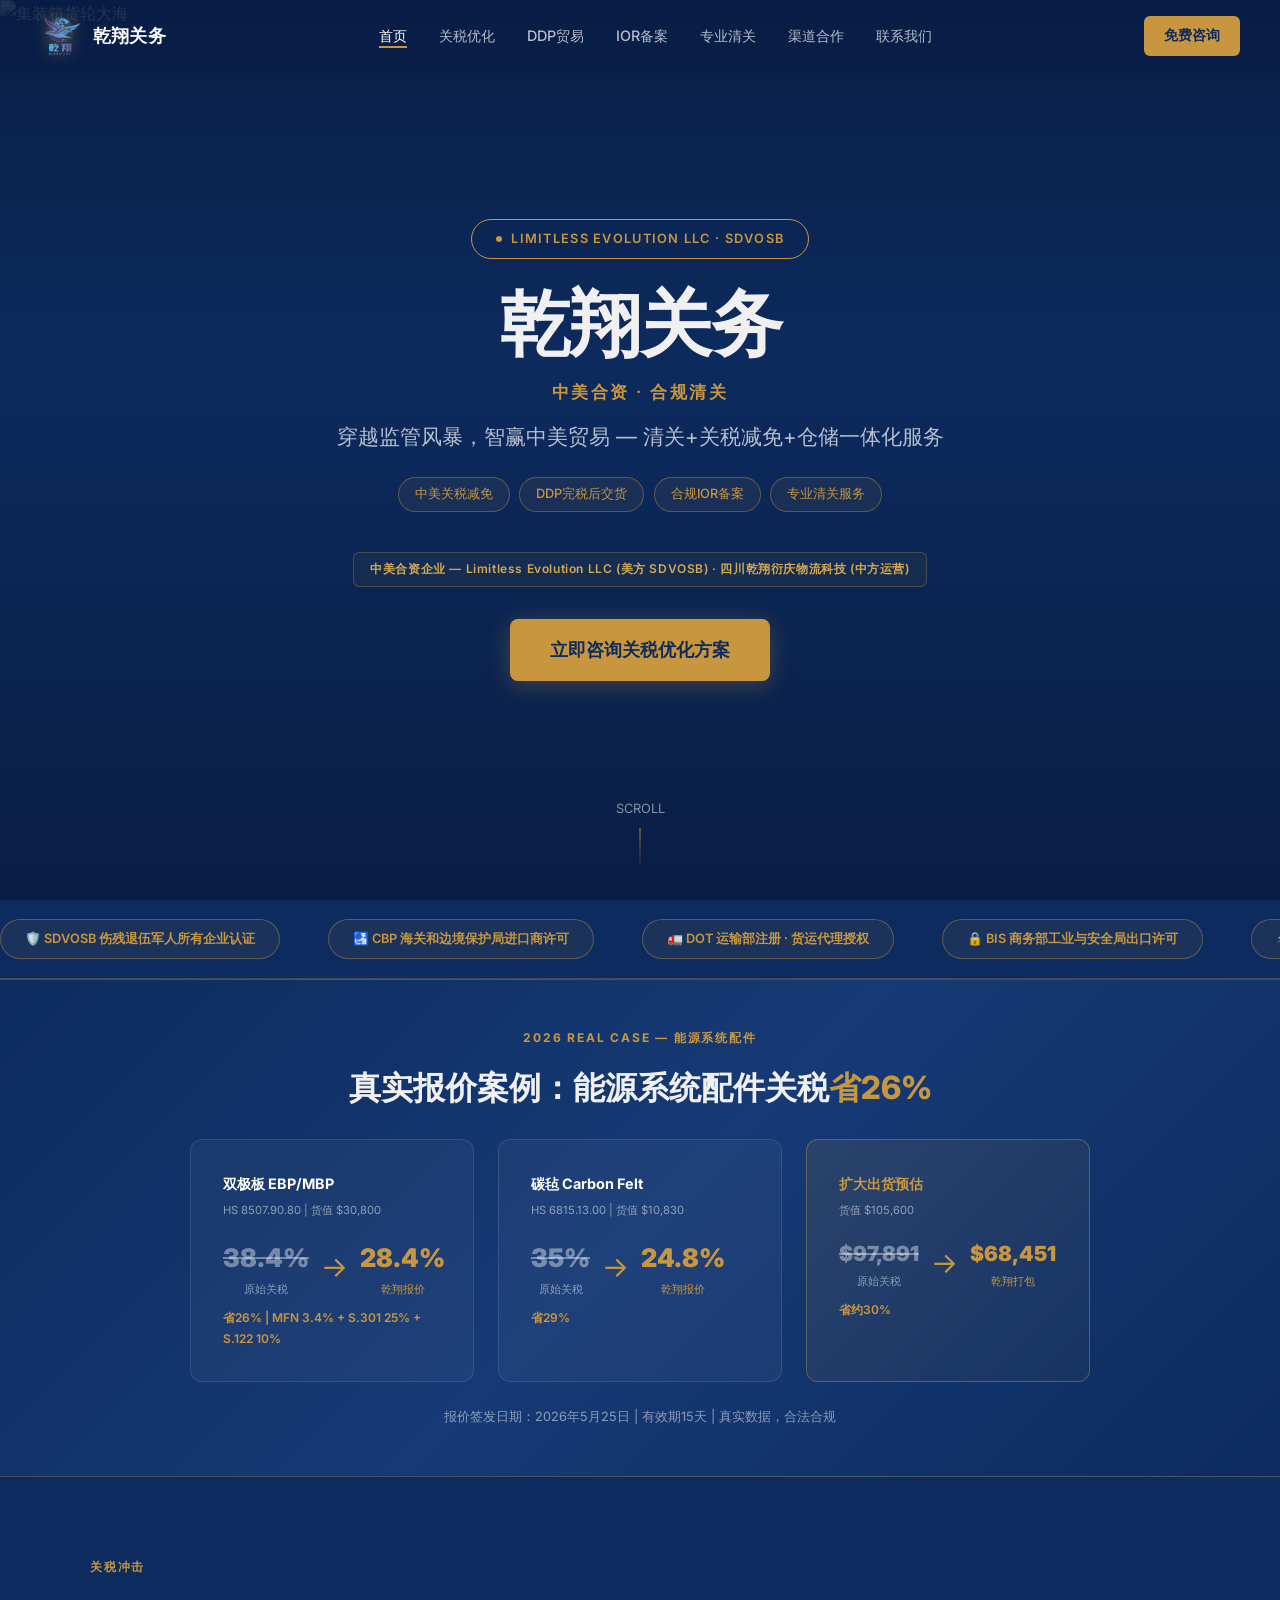
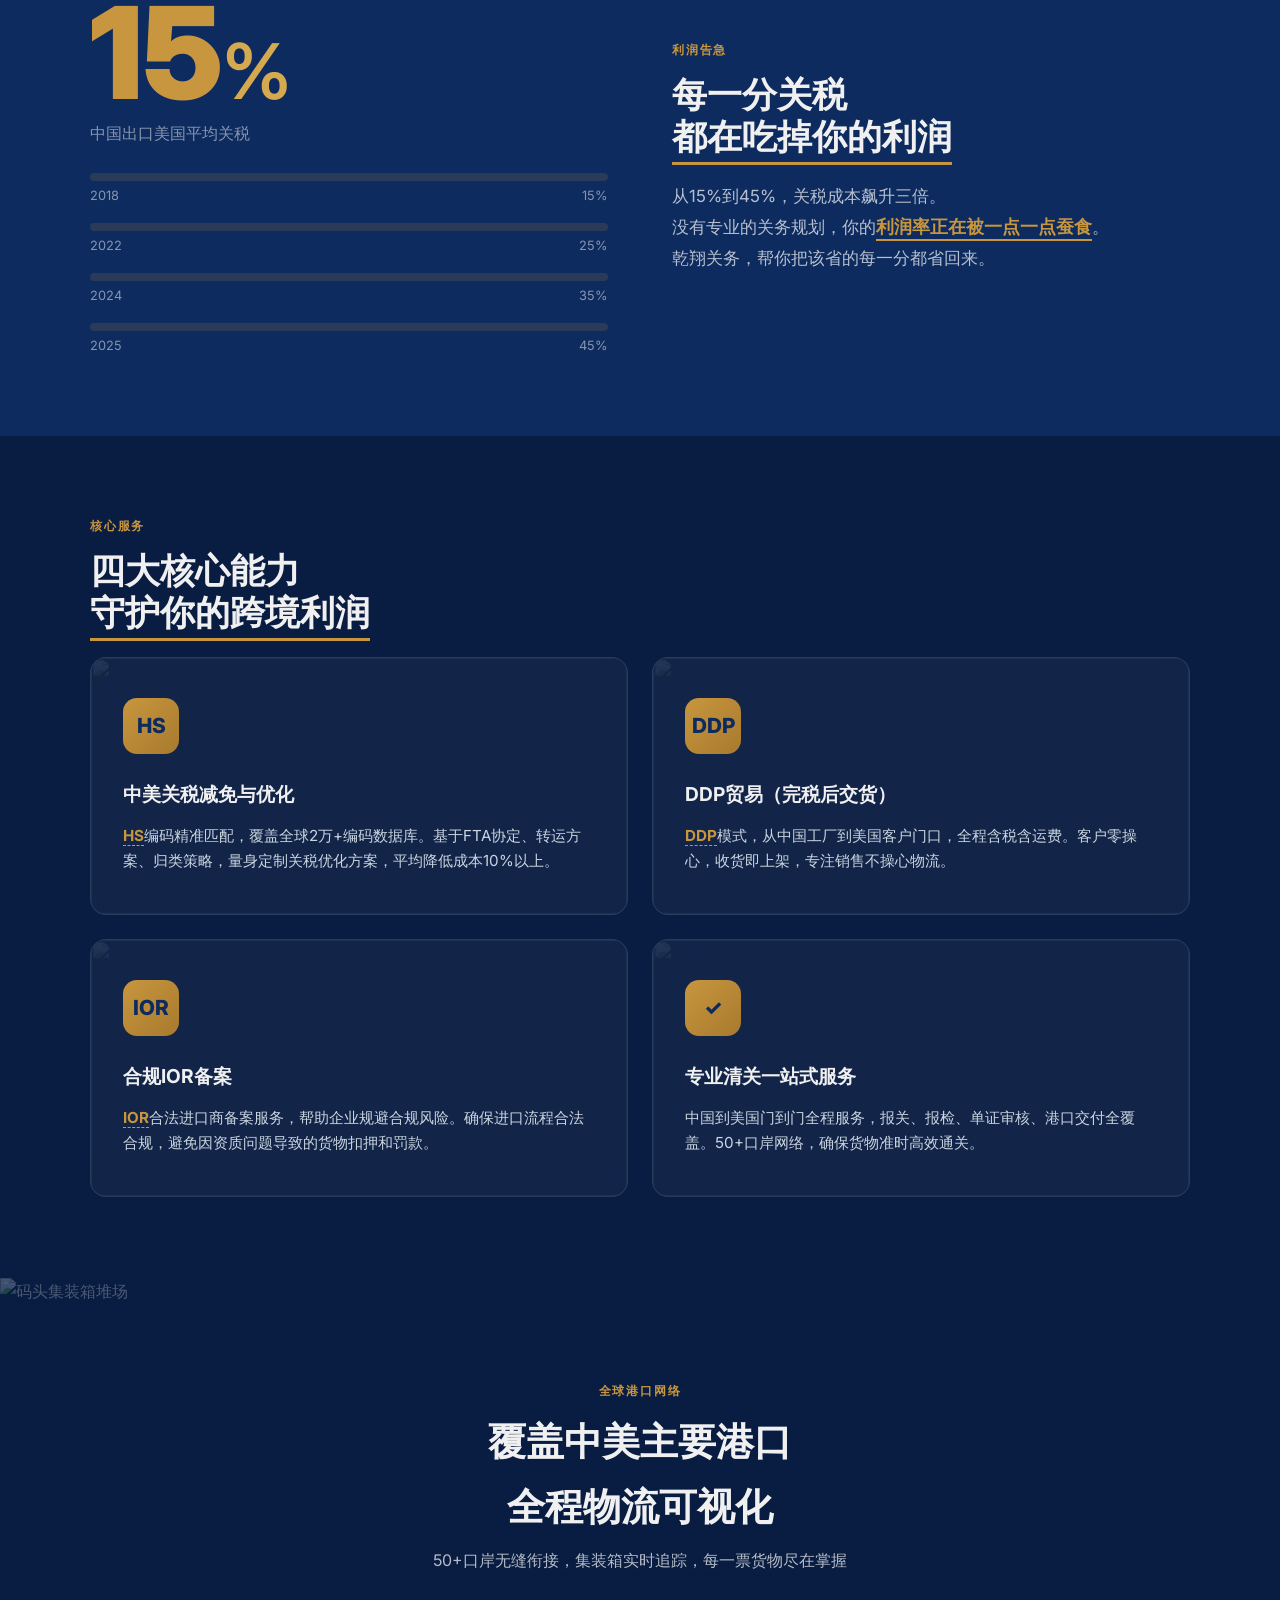
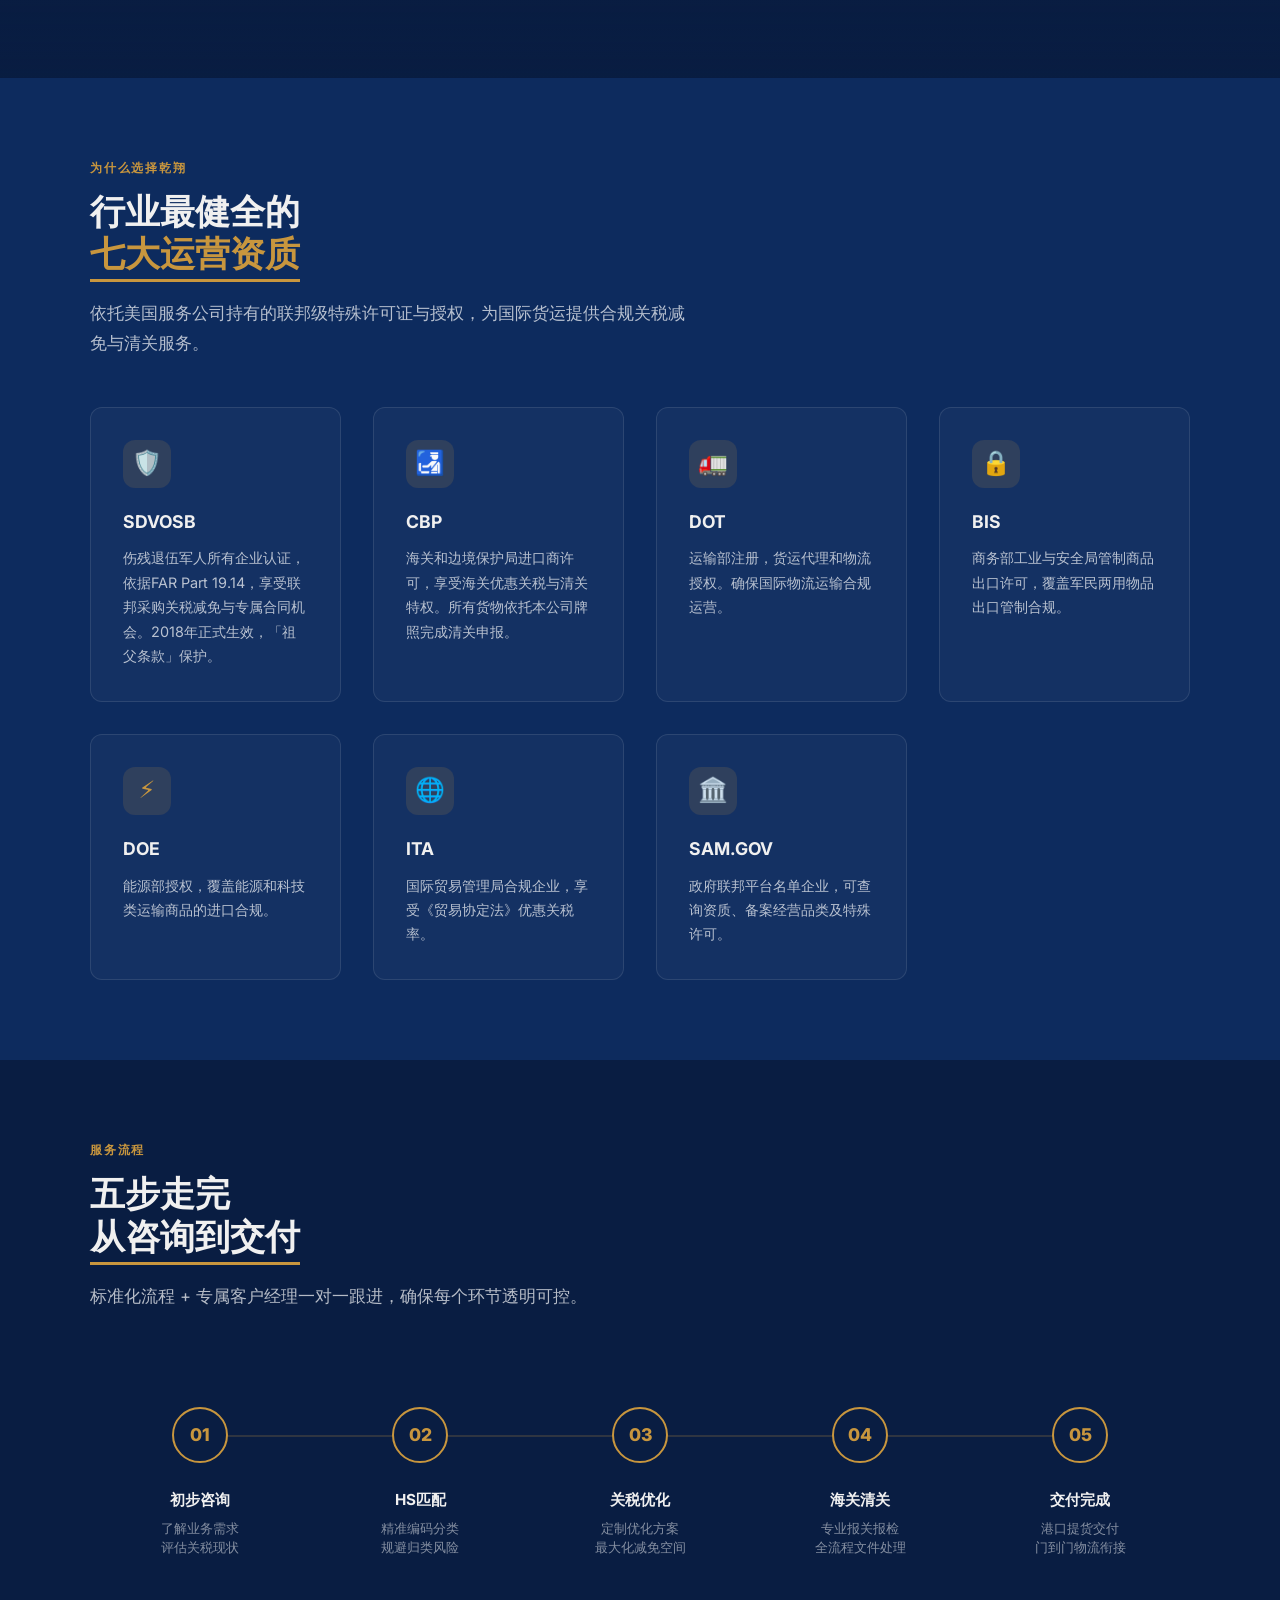
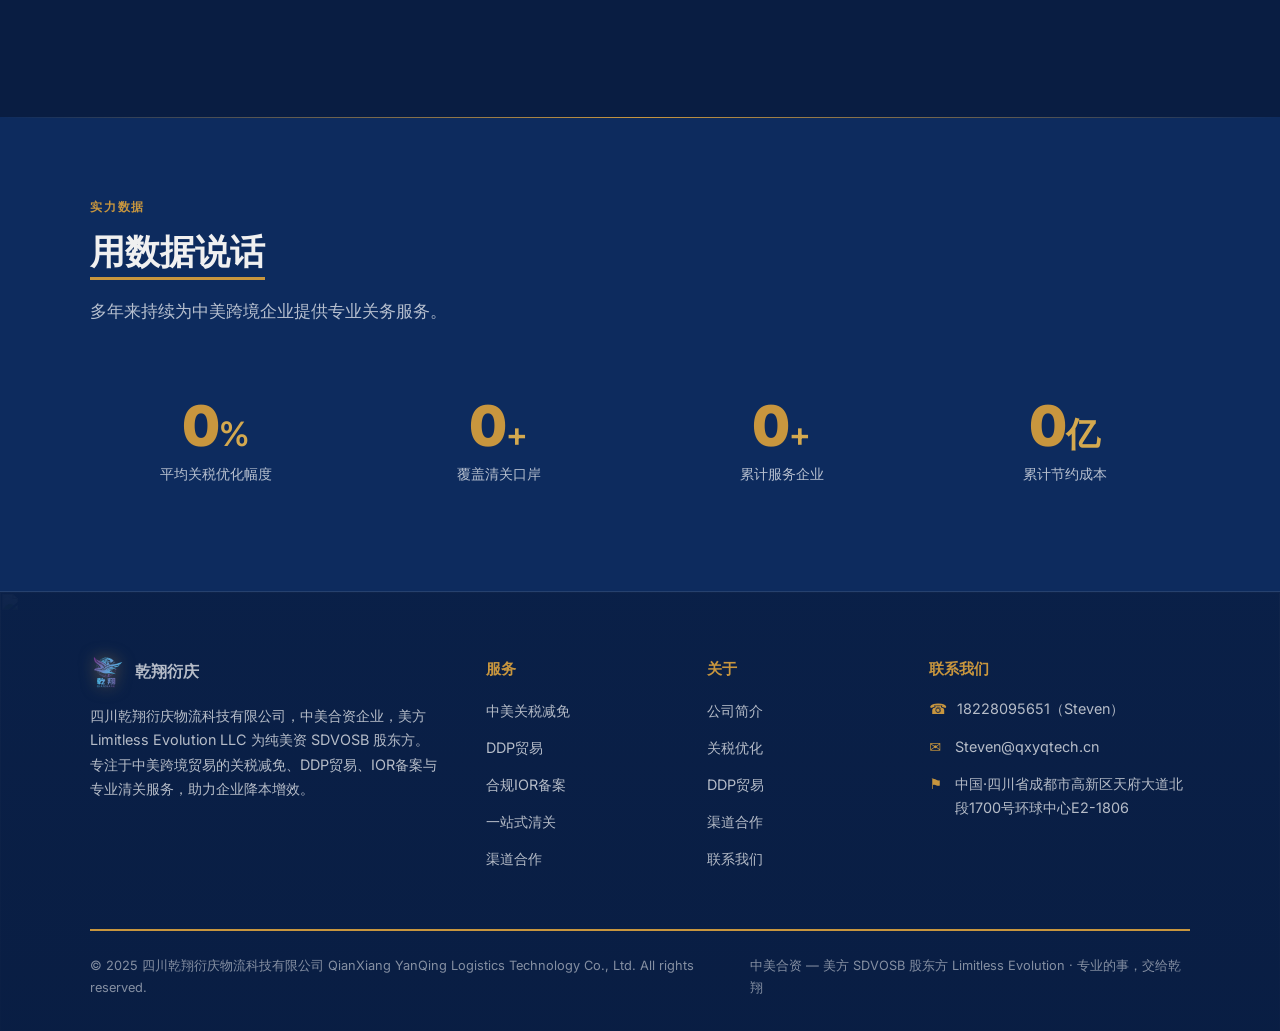
==== commit 70e938dd: "1" ====
--- a/index.html
+++ b/index.html
@@ -1,17 +1,1530 @@
-<!doctype html>
+<!DOCTYPE html>
 <html lang="zh-CN">
 <head>
-  <meta charset="UTF-8" />
-  <meta name="viewport" content="width=device-width, initial-scale=1.0" />
-  <title>盛禾安科技 & 四川乾翔衍庆物流科技 - 智慧物流解决方案</title>
-  <meta name="description" content="盛禾安科技四川有限公司与四川乾翔衍庆物流科技有限公司专注于智能物流、科技仓储、跨境贸易及关税优化解决方案，助力企业降本增效。" />
-  <link rel="preconnect" href="https://fonts.googleapis.com">
-  <link rel="preconnect" href="https://fonts.gstatic.com" crossorigin>
-  <link href="https://fonts.googleapis.com/css2?family=Noto+Sans+SC:wght@300;400;500;600;700;800;900&display=swap" rel="stylesheet">
-  <script type="module" crossorigin src="/assets/index-DN8KZCuO.js"></script>
-  <link rel="stylesheet" crossorigin href="/assets/index-2aMCgC-e.css">
+<meta charset="UTF-8">
+<meta name="viewport" content="width=device-width, initial-scale=1.0">
+<title>乾翔关务 - 中美关税减免 · DDP贸易 · 合规IOR备案</title>
+<meta name="description" content="四川乾翔衍庆物流科技有限公司，中美合资企业。依托美方 SDVOSB 资质，提供中美关税减免、DDP贸易、合规IOR备案、专业清关一站式服务。">
+<link rel="preconnect" href="https://fonts.googleapis.com">
+<link href="https://fonts.googleapis.com/css2?family=Inter:wght@400;500;600;700;800;900&display=swap" rel="stylesheet">
+<script src="https://cdnjs.cloudflare.com/ajax/libs/three.js/r128/three.min.js"></script>
+<script src="https://cdnjs.cloudflare.com/ajax/libs/gsap/3.12.5/gsap.min.js"></script>
+<script src="https://cdnjs.cloudflare.com/ajax/libs/gsap/3.12.5/ScrollTrigger.min.js"></script>
+<style>
+*,*::before,*::after{margin:0;padding:0;box-sizing:border-box}
+:root{
+  --blue:#0D2B5E;
+  --blue-dark:#091D42;
+  --blue-light:#163A75;
+  --white:#FFFFFF;
+  --gold:#C8963E;
+  --gold-light:#D4A94F;
+  --gold-dark:#A87A2E;
+  --text-primary:#F0F0F0;
+  --text-secondary:rgba(255,255,255,0.7);
+  --text-muted:rgba(255,255,255,0.5);
+  --border-glass:rgba(255,255,255,0.1);
+}
+html{scroll-behavior:smooth;overflow-x:hidden}
+body{
+  font-family:'Inter','Geist','SF Pro Display','PingFang SC','Microsoft YaHei',system-ui,sans-serif;
+  background:var(--blue-dark);
+  color:var(--text-primary);
+  line-height:1.7;
+  font-size:16px;
+  overflow-x:hidden;
+}
+img{max-width:100%;display:block}
+
+/* ── Mouse Glow (v3: enhanced gold gradient + lerp smooth) ── */
+#mouseGlow{
+  position:fixed;width:500px;height:500px;
+  border-radius:50%;pointer-events:none;z-index:9998;
+  background:radial-gradient(circle,rgba(200,150,62,0.20) 0%,rgba(200,150,62,0.08) 30%,rgba(200,150,62,0.02) 55%,transparent 70%);
+  transform:translate(-50%,-50%);
+  transition:opacity 0.3s;opacity:0;
+  will-change:left,top;
+  filter:blur(2px);
+}
+body:hover #mouseGlow{opacity:1}
+
+/* ── Hex Grid Background (v3: slow rotation on scroll) ── */
+#hexGrid{
+  position:fixed;top:0;left:0;width:100%;height:100%;z-index:0;
+  pointer-events:none;opacity:0.06;
+  transition:transform 0.1s linear;
+}
+.hex-shape{
+  position:absolute;border:1px solid var(--gold);
+  clip-path:polygon(50% 0%,100% 25%,100% 75%,50% 100%,0% 75%,0% 25%);
+  animation:hexFloat 20s infinite ease-in-out;
+}
+@keyframes hexFloat{
+  0%,100%{transform:translateY(0) rotate(0deg);opacity:0.3}
+  50%{transform:translateY(-20px) rotate(30deg);opacity:0.6}
+}
+
+/* ── Progress Bar ── */
+.progress-bar{position:fixed;top:0;left:0;height:3px;background:var(--gold);z-index:9999;width:0;will-change:width}
+
+/* ── Navigation (v3: frosted glass + gold border reveal) ── */
+.nav{
+  position:fixed;top:0;left:0;width:100%;z-index:1000;
+  padding:1rem 2rem;
+  background:rgba(9,29,66,0.3);
+  backdrop-filter:blur(0px);-webkit-backdrop-filter:blur(0px);
+  border-bottom:1px solid transparent;
+  transition:all 0.5s cubic-bezier(0.16,1,0.3,1);
+}
+.nav.scrolled{
+  background:rgba(9,29,66,0.75);
+  backdrop-filter:blur(24px);-webkit-backdrop-filter:blur(24px);
+  border-bottom:1px solid rgba(200,150,62,0.4);
+  box-shadow:0 4px 30px rgba(0,0,0,0.25),0 1px 0 rgba(200,150,62,0.2);
+}
+.nav-inner{max-width:1200px;margin:0 auto;display:flex;align-items:center;justify-content:space-between}
+.nav-logo{display:flex;align-items:center;gap:0.75rem;text-decoration:none;color:var(--white)}
+.nav-logo img{height:40px;width:auto;filter:drop-shadow(0 0 8px rgba(200,150,62,0.6))}
+.nav-logo span{font-weight:700;font-size:1.1rem;letter-spacing:0.02em}
+.nav-links{display:flex;gap:2rem;list-style:none}
+.nav-links a{
+  color:var(--text-secondary);text-decoration:none;font-size:0.9rem;font-weight:500;
+  transition:color 0.3s;position:relative;
+}
+.nav-links a::after{content:'';position:absolute;bottom:-4px;left:0;width:0;height:2px;background:var(--gold);transition:width 0.3s}
+.nav-links a:hover{color:var(--white)}
+.nav-links a:hover::after{width:100%}
+.nav-links a.active{color:var(--white)}
+.nav-links a.active::after{width:100%}
+.nav-cta{
+  padding:0.5rem 1.25rem;background:var(--gold);color:var(--blue);
+  border:none;border-radius:6px;font-weight:600;font-size:0.85rem;
+  cursor:pointer;text-decoration:none;transition:transform 0.2s,background 0.3s;
+}
+.nav-cta:hover{background:var(--gold-light);transform:translateY(-1px)}
+.nav-mobile-toggle{display:none;background:none;border:none;color:var(--white);font-size:1.5rem;cursor:pointer}
+.nav-mobile-menu{
+  display:none;position:fixed;top:0;left:0;width:100%;height:100vh;
+  background:rgba(9,29,66,0.98);backdrop-filter:blur(20px);
+  z-index:999;flex-direction:column;align-items:center;justify-content:center;gap:2rem;
+}
+.nav-mobile-menu.active{display:flex}
+.nav-mobile-menu a{color:var(--white);font-size:1.8rem;font-weight:600;text-decoration:none;padding:0.8rem 2rem;min-height:48px;display:flex;align-items:center;justify-content:center}
+.nav-mobile-close{position:absolute;top:1.5rem;right:2rem;background:none;border:none;color:var(--white);font-size:2rem;cursor:pointer}
+
+/* ── Hero ── */
+.hero{
+  position:relative;width:100%;min-height:100vh;display:flex;align-items:center;justify-content:center;
+  overflow:hidden;background:var(--blue);
+}
+.hero-bg-img{
+  position:absolute;top:0;left:0;width:100%;height:120%;z-index:0;
+  object-fit:cover;will-change:transform;
+}
+.hero-overlay{
+  position:absolute;top:0;left:0;width:100%;height:100%;z-index:1;
+  background:linear-gradient(180deg,rgba(9,29,66,0.85) 0%,rgba(13,43,94,0.7) 40%,rgba(9,29,66,0.9) 100%);
+}
+#hero-canvas{position:absolute;top:0;left:0;width:100%;height:100%;z-index:2}
+.hero-content{position:relative;z-index:3;text-align:center;padding:2rem;max-width:900px}
+.hero-badge{
+  display:inline-flex;align-items:center;gap:0.6rem;
+  padding:0.5rem 1.5rem;margin-bottom:1.5rem;
+  border:1px solid var(--gold);border-radius:999px;
+  font-size:0.8rem;font-weight:600;color:var(--gold);letter-spacing:0.1em;text-transform:uppercase;
+}
+.hero-badge .dot{width:6px;height:6px;border-radius:50%;background:var(--gold);animation:pulse 2s infinite}
+@keyframes pulse{0%,100%{opacity:1;transform:scale(1)}50%{opacity:0.5;transform:scale(1.3)}}
+.hero-title{
+  font-size:clamp(2.5rem,7vw,4.5rem);font-weight:900;line-height:1.1;
+  margin-bottom:1rem;letter-spacing:-0.02em;
+}
+.hero-title .gold{color:var(--gold)}
+.hero-subtitle{
+  font-size:clamp(1rem,2.5vw,1.3rem);color:var(--text-secondary);
+  margin-bottom:1.5rem;font-weight:400;line-height:1.6;
+}
+.hero-tags{display:flex;flex-wrap:wrap;gap:0.6rem;justify-content:center;margin-bottom:2.5rem}
+.hero-tag{
+  padding:0.35rem 1rem;border:1px solid rgba(200,150,62,0.4);border-radius:999px;
+  font-size:0.8rem;color:var(--gold);font-weight:500;
+  background:rgba(200,150,62,0.08);
+}
+.hero-jv{
+  display:inline-flex;align-items:center;gap:0.5rem;
+  padding:0.4rem 1rem;margin-bottom:2rem;
+  border:1px solid rgba(200,150,62,0.3);border-radius:6px;
+  font-size:0.75rem;color:var(--gold-light);font-weight:600;
+  background:rgba(200,150,62,0.06);letter-spacing:0.05em;
+}
+.hero-cta{
+  display:inline-block;padding:1rem 2.5rem;
+  background:var(--gold);color:var(--blue);
+  font-size:1.1rem;font-weight:700;border:none;border-radius:8px;
+  cursor:pointer;text-decoration:none;
+  transition:transform 0.25s,box-shadow 0.3s;
+  box-shadow:0 4px 24px rgba(200,150,62,0.3);
+}
+.hero-cta:hover{transform:translateY(-2px);box-shadow:0 8px 32px rgba(200,150,62,0.45)}
+.hero-scroll{
+  position:absolute;bottom:2rem;left:50%;transform:translateX(-50%);z-index:3;
+  color:var(--text-muted);font-size:0.8rem;display:flex;flex-direction:column;align-items:center;gap:0.5rem;
+}
+.hero-scroll-line{width:1px;height:40px;background:linear-gradient(to bottom,var(--gold),transparent);animation:scrollPulse 2s infinite}
+@keyframes scrollPulse{0%,100%{opacity:0.3}50%{opacity:1}}
+
+/* ── Mobile CSS Globe (v3: static fallback for mobile) ── */
+.mobile-globe{
+  display:none;
+  position:absolute;top:50%;left:50%;transform:translate(-50%,-50%);
+  width:280px;height:280px;border-radius:50%;
+  background:radial-gradient(circle at 35% 35%,rgba(22,58,117,0.8),rgba(13,43,94,0.95),rgba(9,29,66,1));
+  border:2px solid rgba(200,150,62,0.3);
+  box-shadow:0 0 60px rgba(200,150,62,0.15),inset 0 0 40px rgba(0,0,0,0.3);
+  z-index:1;
+}
+.mobile-globe::before{
+  content:'';position:absolute;top:15%;left:25%;width:50%;height:1px;
+  background:linear-gradient(90deg,transparent,rgba(200,150,62,0.4),transparent);
+  transform:rotate(-15deg);
+}
+.mobile-globe::after{
+  content:'';position:absolute;top:45%;left:10%;width:80%;height:1px;
+  background:linear-gradient(90deg,transparent,rgba(200,150,62,0.3),transparent);
+  transform:rotate(5deg);
+}
+.mobile-globe .meridian{
+  position:absolute;width:1px;height:100%;top:0;left:50%;
+  background:linear-gradient(to bottom,transparent,rgba(200,150,62,0.3),transparent);
+}
+.mobile-globe .meridian:nth-child(2){left:30%;transform:rotateY(60deg)}
+.mobile-globe .meridian:nth-child(3){left:70%;transform:rotateY(-60deg)}
+.mobile-globe .ring{
+  position:absolute;width:120%;height:120%;top:-10%;left:-10%;
+  border:1px solid rgba(200,150,62,0.15);border-radius:50%;
+  animation:ringPulse 4s infinite ease-in-out;
+}
+.mobile-globe .ring:nth-child(5){width:140%;height:140%;top:-20%;left:-20%;animation-delay:1s;opacity:0.5}
+@keyframes ringPulse{0%,100%{opacity:0.3;transform:scale(1)}50%{opacity:0.6;transform:scale(1.05)}}
+
+@media(max-width:768px){
+  #globe-container canvas{display:none!important}
+  .mobile-globe{display:block}
+}
+
+/* ── Section Commons ── */
+.section{padding:5rem 2rem;position:relative}
+.section-inner{max-width:1100px;margin:0 auto}
+.section-label{
+  font-size:0.75rem;font-weight:700;color:var(--gold);letter-spacing:0.15em;
+  text-transform:uppercase;margin-bottom:0.75rem;
+}
+.section-title{font-size:clamp(1.8rem,4vw,2.2rem);font-weight:800;line-height:1.2;margin-bottom:1rem;border-bottom:3px solid var(--gold);display:inline-block;padding-bottom:0.3rem}
+.section-desc{font-size:1.05rem;color:var(--text-secondary);max-width:600px;margin-bottom:3rem;line-height:1.8}
+
+/* ── Section Reveal ── */
+.section-reveal{opacity:1;transform:translateY(0);transition:opacity 0.8s cubic-bezier(0.16,1,0.3,1),transform 0.8s cubic-bezier(0.16,1,0.3,1)}
+.section-reveal.active{opacity:1;transform:translateY(0)}
+.section-reveal-delay-1{transition-delay:0.1s}
+.section-reveal-delay-2{transition-delay:0.2s}
+.section-reveal-delay-3{transition-delay:0.3s}
+.section-reveal-delay-4{transition-delay:0.4s}
+
+/* ── Pain Point ── */
+.pain{background:var(--blue);overflow:hidden}
+.pain-grid{display:grid;grid-template-columns:1fr 1fr;gap:4rem;align-items:center}
+.pain-visual{position:relative}
+.pain-number{
+  font-size:clamp(4rem,10vw,8rem);font-weight:900;color:var(--gold);
+  line-height:1;position:relative;
+}
+.pain-number .label{font-size:1rem;color:var(--text-muted);font-weight:500;display:block;margin-top:0.5rem}
+.pain-bars{margin-top:2rem;display:flex;flex-direction:column;gap:1rem}
+.pain-bar{height:8px;border-radius:4px;background:rgba(200,150,62,0.15);overflow:hidden;position:relative}
+.pain-bar-fill{height:100%;border-radius:4px;background:linear-gradient(90deg,var(--gold),#e74c3c);width:0;transition:width 1.5s cubic-bezier(0.16,1,0.3,1)}
+.pain-bar-label{display:flex;justify-content:space-between;font-size:0.8rem;color:var(--text-muted);margin-top:0.25rem}
+.pain-text .highlight{
+  color:var(--gold);font-weight:700;font-size:1.1rem;
+  border-bottom:2px solid var(--gold);padding-bottom:2px;
+}
+
+/* ── Services ── */
+.services{background:var(--blue-dark)}
+.services-grid{display:grid;grid-template-columns:repeat(2,1fr);gap:1.5rem}
+.service-card{
+  position:relative;perspective:800px;cursor:pointer;
+}
+.service-card-inner{
+  position:relative;padding:2.5rem 2rem;
+  background:rgba(255,255,255,0.04);
+  backdrop-filter:blur(16px);-webkit-backdrop-filter:blur(16px);
+  border:1px solid var(--border-glass);
+  border-radius:16px;
+  transition:transform 0.6s cubic-bezier(0.16,1,0.3,1),border-color 0.4s,box-shadow 0.4s;
+  transform-style:preserve-3d;
+  will-change:transform;
+  overflow:hidden;
+}
+.service-card-bg{
+  position:absolute;top:0;left:0;width:100%;height:100%;object-fit:cover;opacity:0.08;z-index:0;pointer-events:none;
+}
+.service-card-inner>*:not(.service-card-bg){position:relative;z-index:1}
+/* v3: gold border glow run-light + float shadow + micro scale */
+.service-card:hover .service-card-inner{
+  border-color:var(--gold);
+  box-shadow:0 8px 40px rgba(200,150,62,0.25),0 0 0 1px rgba(200,150,62,0.3),inset 0 0 30px rgba(200,150,62,0.05);
+  transform:scale(1.03) translateY(-4px);
+}
+.service-card-inner::before{
+  content:'';position:absolute;inset:-2px;border-radius:18px;padding:2px;
+  background:linear-gradient(90deg,transparent,var(--gold),transparent,var(--gold),transparent);
+  background-size:200% 100%;
+  -webkit-mask:linear-gradient(#fff 0 0) content-box,linear-gradient(#fff 0 0);
+  -webkit-mask-composite:xor;mask-composite:exclude;
+  opacity:0;transition:opacity 0.4s;pointer-events:none;z-index:6;
+}
+.service-card:hover .service-card-inner::before{
+  opacity:1;animation:borderRun 2s linear infinite;
+}
+@keyframes borderRun{0%{background-position:200% 0}100%{background-position:-200% 0}}
+
+.service-icon{
+  width:56px;height:56px;border-radius:14px;
+  background:linear-gradient(135deg,var(--gold),var(--gold-dark));
+  display:flex;align-items:center;justify-content:center;
+  margin-bottom:1.5rem;font-size:1.3rem;color:var(--blue);font-weight:800;
+}
+.service-card h3{font-size:1.2rem;font-weight:700;margin-bottom:0.75rem}
+.service-card p{font-size:0.95rem;color:#cbd5e0;line-height:1.7}
+.service-card .shine{
+  position:absolute;top:0;left:-100%;width:60%;height:100%;
+  background:linear-gradient(90deg,transparent,rgba(200,150,62,0.12),transparent);
+  transform:skewX(-15deg);transition:left 0.8s;pointer-events:none;border-radius:16px;z-index:5;
+}
+.service-card:hover .shine{left:120%}
+
+/* ── v3: Keyword Tooltip (DDP/IOR/HS) ── */
+.kw-tooltip{
+  position:relative;display:inline;border-bottom:1.5px dashed var(--gold);
+  cursor:help;font-weight:700;color:var(--gold);font-size:inherit;
+}
+.kw-tooltip .tip-box{
+  position:absolute;bottom:calc(100% + 12px);left:50%;transform:translateX(-50%) translateY(6px);
+  width:260px;padding:1rem 1.2rem;
+  background:rgba(9,29,66,0.95);backdrop-filter:blur(16px);
+  border:1px solid var(--gold);border-radius:10px;
+  font-size:0.82rem;color:var(--text-primary);font-weight:400;line-height:1.6;
+  opacity:0;visibility:hidden;pointer-events:none;
+  transition:opacity 0.3s,transform 0.3s;white-space:normal;z-index:50;
+  box-shadow:0 8px 32px rgba(0,0,0,0.3);
+}
+.kw-tooltip .tip-box::after{
+  content:'';position:absolute;top:100%;left:50%;transform:translateX(-50%);
+  border:6px solid transparent;border-top-color:var(--gold);
+}
+.kw-tooltip:hover .tip-box{opacity:1;visibility:visible;transform:translateX(-50%) translateY(0)}
+
+/* ── Why Us ── */
+.why-us{background:var(--blue)}
+.why-grid{display:grid;grid-template-columns:repeat(3,1fr);gap:2rem}
+.why-card{
+  padding:2rem;background:rgba(255,255,255,0.03);
+  border:1px solid var(--border-glass);border-radius:12px;
+  transition:border-color 0.3s,transform 0.3s,box-shadow 0.3s;
+}
+.why-card:hover{border-color:var(--gold);transform:translateY(-4px);box-shadow:0 6px 30px rgba(200,150,62,0.12)}
+.why-card-icon{
+  width:48px;height:48px;border-radius:12px;
+  background:rgba(200,150,62,0.15);display:flex;align-items:center;justify-content:center;
+  margin-bottom:1.2rem;font-size:1.5rem;color:var(--gold);
+}
+.why-card h3{font-size:1.1rem;font-weight:700;margin-bottom:0.6rem}
+.why-card p{font-size:0.9rem;color:var(--text-secondary);line-height:1.7}
+
+/* ── Process ── */
+.process{background:var(--blue-dark);overflow:hidden}
+.process-track{
+  display:flex;gap:0;position:relative;
+  padding:3rem 0;
+  overflow-x:auto;overflow-y:hidden;
+  scroll-snap-type:x mandatory;
+  -webkit-overflow-scrolling:touch;
+  scrollbar-width:none;
+}
+.process-track::-webkit-scrollbar{display:none}
+.process-step{
+  flex:0 0 220px;scroll-snap-align:start;
+  display:flex;flex-direction:column;align-items:center;text-align:center;
+  padding:0 1.5rem;position:relative;
+}
+.process-step::before{
+  content:'';position:absolute;top:28px;left:50%;width:100%;height:2px;
+  background:rgba(200,150,62,0.2);
+}
+.process-step:last-child::before{display:none}
+.process-step::after{
+  content:'';position:absolute;top:28px;left:calc(50% + 28px);width:calc(100% - 56px);height:2px;
+  background:linear-gradient(90deg,var(--gold),rgba(200,150,62,0.2));
+  transform:scaleX(0);transform-origin:left;
+  transition:transform 0.8s cubic-bezier(0.16,1,0.3,1);
+}
+.process-step.revealed::after{transform:scaleX(1)}
+.process-step:last-child::after{display:none}
+.step-num{
+  width:56px;height:56px;border-radius:50%;z-index:1;
+  background:var(--blue-dark);border:2px solid var(--gold);
+  display:flex;align-items:center;justify-content:center;
+  font-size:1.1rem;font-weight:800;color:var(--gold);
+  margin-bottom:1.5rem;transition:background 0.4s,color 0.4s;
+}
+.process-step.revealed .step-num{background:var(--gold);color:var(--blue)}
+.step-title{font-size:0.95rem;font-weight:700;margin-bottom:0.4rem}
+.step-desc{font-size:0.8rem;color:var(--text-muted);line-height:1.5}
+.process-nav{display:flex;justify-content:center;gap:0.75rem;margin-top:2rem}
+.process-dot{
+  width:8px;height:8px;border-radius:50%;background:rgba(200,150,62,0.3);
+  cursor:pointer;transition:background 0.3s,transform 0.3s;border:none;
+}
+.process-dot.active{background:var(--gold);transform:scale(1.3)}
+
+/* ── Port Banner (full-width logistics imagery) ── */
+.port-banner{
+  position:relative;width:100%;height:400px;overflow:hidden;
+}
+.port-banner-img{
+  width:100%;height:100%;object-fit:cover;
+}
+.port-banner-overlay{
+  position:absolute;inset:0;
+  background:linear-gradient(180deg,rgba(9,29,66,0.75) 0%,rgba(9,29,66,0.4) 50%,rgba(9,29,66,0.8) 100%);
+  display:flex;align-items:center;justify-content:center;flex-direction:column;
+}
+.port-banner-overlay .section-label{margin-bottom:0.5rem}
+.port-banner-overlay h2{font-size:clamp(1.5rem,3.5vw,2.4rem);font-weight:800;text-align:center}
+.port-banner-overlay p{color:var(--text-secondary);font-size:1rem;margin-top:0.5rem;text-align:center}
+
+/* ── Stats ── */
+.stats{background:var(--blue);position:relative;overflow:hidden}
+.stats::before{
+  content:'';position:absolute;top:0;left:0;width:100%;height:1px;
+  background:linear-gradient(90deg,transparent,var(--gold),transparent);
+}
+#statsCanvas{position:absolute;top:0;left:0;width:100%;height:100%;z-index:0;pointer-events:none}
+.stats-map{
+  position:absolute;top:0;left:0;width:100%;height:100%;z-index:0;pointer-events:none;
+  opacity:0.06;object-fit:cover;
+}
+.stats-grid{display:grid;grid-template-columns:repeat(4,1fr);gap:2rem;text-align:center;position:relative;z-index:1}
+.stat-item{padding:1.5rem 0}
+.stat-value{
+  font-size:clamp(2.2rem,5vw,3.5rem);font-weight:900;
+  color:var(--gold);line-height:1;margin-bottom:0.5rem;
+  font-variant-numeric:tabular-nums;
+  perspective:200px;
+}
+/* v3: flip digit container */
+.counter{display:inline-block;position:relative}
+.counter .digit{
+  display:inline-block;position:relative;
+  animation:none;
+}
+.counter .digit.flip{animation:digitFlip 0.5s ease-out}
+@keyframes digitFlip{
+  0%{transform:rotateX(0)}
+  50%{transform:rotateX(-90deg);opacity:0.5}
+  100%{transform:rotateX(0)}
+}
+.stat-label{font-size:0.9rem;color:var(--text-secondary);font-weight:500}
+.stat-suffix{font-size:0.6em;color:var(--gold-light);font-weight:600}
+
+/* ── Partners ── */
+.partners{background:var(--blue-dark)}
+.partners-inner{display:flex;align-items:stretch;gap:0;justify-content:center}
+.partner-logo-area{
+  width:200px;height:100px;
+  background:rgba(255,255,255,0.05);border:1px solid var(--border-glass);
+  border-radius:12px;display:flex;align-items:center;justify-content:center;
+  padding:1rem;
+}
+.partner-logo-area img{max-height:60px;width:auto;object-fit:contain}
+.partner-text{max-width:500px}
+.partner-text h3{font-size:1.3rem;font-weight:700;margin-bottom:0.75rem}
+.partner-text p{font-size:0.95rem;color:var(--text-secondary);line-height:1.8}
+
+/* ── Footer ── */
+.footer{
+  background:var(--blue);padding:4rem 2rem 2rem;border-top:1px solid var(--border-glass);
+  position:relative;overflow:hidden;
+}
+.footer-bg{
+  position:absolute;top:0;left:0;width:100%;height:100%;z-index:0;
+  object-fit:cover;opacity:0.15;
+}
+.footer-overlay{
+  position:absolute;inset:0;z-index:0;
+  background:linear-gradient(180deg,rgba(9,29,66,0.8) 0%,rgba(9,29,66,0.95) 100%);
+}
+#footerParticles{position:absolute;bottom:0;left:0;width:100%;height:200px;pointer-events:none;z-index:1}
+.footer-inner{max-width:1100px;margin:0 auto;position:relative;z-index:2}
+.footer-grid{display:grid;grid-template-columns:2fr 1fr 1fr 1.5fr;gap:3rem;margin-bottom:3rem}
+.footer-brand p{color:var(--text-secondary);font-size:0.9rem;margin-top:1rem;line-height:1.7}
+.footer h4{font-size:0.95rem;font-weight:700;margin-bottom:1rem;color:var(--gold)}
+.footer ul{list-style:none}
+.footer li{margin-bottom:0.6rem}
+.footer a{color:var(--text-secondary);text-decoration:none;font-size:0.9rem;transition:color 0.3s}
+.footer a:hover{color:var(--gold)}
+.footer-contact-item{display:flex;gap:0.6rem;align-items:flex-start;margin-bottom:0.8rem;font-size:0.9rem;color:var(--text-secondary)}
+.footer-contact-icon{color:var(--gold);font-weight:700;min-width:16px}
+.footer-map{
+  width:100%;height:180px;border-radius:10px;
+  background:rgba(255,255,255,0.05);border:1px solid var(--border-glass);
+  display:flex;align-items:center;justify-content:center;
+  color:var(--text-muted);font-size:0.85rem;margin-top:1rem;
+}
+.footer-bottom{
+  padding-top:1.5rem;border-top:2px solid var(--gold);
+  display:flex;justify-content:space-between;align-items:center;
+  font-size:0.8rem;color:var(--text-muted);
+}
+
+/* ── Mobile ── */
+@media(max-width:768px){
+  .nav-links{display:none}
+  .nav-mobile-toggle{display:block}
+  .pain-grid{grid-template-columns:1fr;gap:2rem}
+  .services-grid{grid-template-columns:1fr}
+  .why-grid{grid-template-columns:1fr}
+  .stats-grid{grid-template-columns:repeat(2,1fr)}
+  .footer-grid{grid-template-columns:1fr}
+  .footer-bottom{flex-direction:column;gap:0.5rem;text-align:center}
+  .process-step{flex:0 0 180px}
+  .section{padding:4rem 1.25rem}
+  .hero-tags{gap:0.4rem}
+  .hero-tag{font-size:0.7rem;padding:0.3rem 0.7rem}
+  .port-banner{height:250px}
+}
+@media(max-width:480px){
+  .stats-grid{grid-template-columns:1fr 1fr;gap:1rem}
+}
+
+/* ── Video Section ── */
+.video-section{padding:6rem 2rem;background:var(--blue-dark);position:relative}
+.video-section-inner{max-width:1200px;margin:0 auto}
+.video-label{display:inline-flex;align-items:center;gap:0.5rem;padding:0.35rem 1rem;border:1px solid rgba(200,150,62,0.4);border-radius:999px;font-size:0.8rem;font-weight:600;color:var(--gold);background:rgba(200,150,62,0.08);margin-bottom:1.5rem}
+.video-grid-3{display:grid;grid-template-columns:repeat(3,1fr);gap:1.5rem;margin-top:2rem}
+.video-card{text-align:center}
+.video-card video{width:100%;max-width:1200px;border-radius:12px;border:2px solid rgba(200,150,62,0.3);display:block;margin:0 auto}
+.video-card .video-title{margin-top:0.8rem;font-size:0.9rem;color:var(--text-secondary);font-weight:500}
+.video-full video{width:100%;max-width:1200px;border-radius:12px;border:2px solid rgba(200,150,62,0.3);display:block;margin:0 auto}
+.video-full{position:relative;overflow:hidden;border-radius:12px}
+.video-full-overlay{position:absolute;inset:0;background:linear-gradient(180deg,rgba(9,29,66,0.3) 0%,rgba(9,29,66,0.15) 50%,rgba(9,29,66,0.3) 100%);display:flex;align-items:center;justify-content:center;flex-direction:column;pointer-events:none;z-index:2}
+.video-full-overlay .section-label{margin-bottom:0.5rem}
+.video-full-overlay h2{font-size:clamp(1.5rem,3.5vw,2.4rem);font-weight:800;text-align:center}
+.video-full-overlay p{color:var(--text-secondary);font-size:1rem;margin-top:0.5rem;text-align:center}
+@media(max-width:768px){
+  .video-grid-3{grid-template-columns:1fr}
+}
+
+
+
+</style>
 </head>
 <body>
-  <div id="root"></div>
+
+<!-- Mouse Glow -->
+<div id="mouseGlow"></div>
+
+<!-- Hex Grid Background -->
+<div id="hexGrid"></div>
+
+<!-- Progress Bar -->
+<div class="progress-bar" id="progressBar"></div>
+
+<!-- Navigation -->
+<nav class="nav" id="nav">
+  <div class="nav-inner">
+    <a href="#" class="nav-logo">
+      <img src="logo.png" alt="乾翔衍庆">
+      <span>乾翔关务</span>
+    </a>
+    <ul class="nav-links">
+      <li><a href="index.html" class="active">首页</a></li>
+      <li><a href="tariff.html">关税优化</a></li>
+      <li><a href="ddp.html">DDP贸易</a></li>
+      <li><a href="ior.html">IOR备案</a></li>
+      <li><a href="customs.html">专业清关</a></li>
+      <li><a href="partner.html">渠道合作</a></li>
+      <li><a href="contact.html">联系我们</a></li>
+    </ul>
+    <a href="contact.html" class="nav-cta">免费咨询</a>
+    <button class="nav-mobile-toggle" id="mobileToggle" aria-label="菜单">&#9776;</button>
+  </div>
+</nav>
+
+<!-- Mobile Menu -->
+<div class="nav-mobile-menu" id="mobileMenu">
+  <button class="nav-mobile-close" id="mobileClose">&times;</button>
+  <a href="index.html">首页</a>
+  <a href="tariff.html">关税优化</a>
+  <a href="ddp.html">DDP贸易</a>
+  <a href="ior.html">IOR备案</a>
+  <a href="customs.html">专业清关</a>
+  <a href="partner.html">渠道合作</a>
+  <a href="contact.html">联系我们</a>
+</div>
+
+<!-- Hero -->
+<section class="hero" id="hero">
+  <img class="hero-bg-img" src="https://images.unsplash.com/photo-1566576721346-d4a3b4eaeb55?w=1920" alt="集装箱货轮大海" loading="eager">
+  <div class="hero-overlay"></div>
+  <div id="globe-container"></div>
+  <!-- v3: Mobile static CSS globe fallback -->
+  <div class="mobile-globe">
+    <div class="meridian"></div>
+    <div class="meridian"></div>
+    <div class="meridian"></div>
+    <div class="ring"></div>
+    <div class="ring"></div>
+  </div>
+  <canvas id="hero-canvas"></canvas>
+  <div class="hero-content">
+    <div class="hero-badge"><span class="dot"></span> LIMITLESS EVOLUTION LLC · SDVOSB</div>
+    <h1 class="hero-title" id="heroTitle">乾翔关务</h1>
+    <p style="color:var(--gold);font-size:clamp(0.85rem,1.8vw,1.05rem);font-weight:600;letter-spacing:0.15em;margin-bottom:0.8rem">中美合资 · 合规清关</p>
+    <p class="hero-subtitle" id="heroSubtitle">穿越监管风暴，智赢中美贸易 — 清关+关税减免+仓储一体化服务</p>
+    <div class="hero-tags">
+      <span class="hero-tag">中美关税减免</span>
+      <span class="hero-tag">DDP完税后交货</span>
+      <span class="hero-tag">合规IOR备案</span>
+      <span class="hero-tag">专业清关服务</span>
+    </div>
+    <div class="hero-jv">中美合资企业 — Limitless Evolution LLC (美方 SDVOSB) · 四川乾翔衍庆物流科技 (中方运营)</div>
+    <a href="#contact" class="hero-cta" id="heroCta">立即咨询关税优化方案</a>
+  </div>
+  <div class="hero-scroll">
+    <span>SCROLL</span>
+    <div class="hero-scroll-line"></div>
+  </div>
+</section>
+
+<!-- 7 Qualifications Ticker -->
+<div style="background:var(--blue);padding:1.2rem 0;overflow:hidden;border-bottom:1px solid rgba(200,150,62,0.3);position:relative;z-index:5">
+  <div style="display:flex;gap:3rem;animation:ticker 30s linear infinite;white-space:nowrap;width:max-content" id="qualTicker">
+    <span style="display:inline-flex;align-items:center;gap:0.6rem;padding:0.5rem 1.5rem;border:1px solid rgba(200,150,62,0.4);border-radius:999px;font-size:0.8rem;font-weight:600;color:var(--gold);background:rgba(200,150,62,0.08)">🛡️ SDVOSB 伤残退伍军人所有企业认证</span>
+    <span style="display:inline-flex;align-items:center;gap:0.6rem;padding:0.5rem 1.5rem;border:1px solid rgba(200,150,62,0.4);border-radius:999px;font-size:0.8rem;font-weight:600;color:var(--gold);background:rgba(200,150,62,0.08)">🛃 CBP 海关和边境保护局进口商许可</span>
+    <span style="display:inline-flex;align-items:center;gap:0.6rem;padding:0.5rem 1.5rem;border:1px solid rgba(200,150,62,0.4);border-radius:999px;font-size:0.8rem;font-weight:600;color:var(--gold);background:rgba(200,150,62,0.08)">🚛 DOT 运输部注册 · 货运代理授权</span>
+    <span style="display:inline-flex;align-items:center;gap:0.6rem;padding:0.5rem 1.5rem;border:1px solid rgba(200,150,62,0.4);border-radius:999px;font-size:0.8rem;font-weight:600;color:var(--gold);background:rgba(200,150,62,0.08)">🔒 BIS 商务部工业与安全局出口许可</span>
+    <span style="display:inline-flex;align-items:center;gap:0.6rem;padding:0.5rem 1.5rem;border:1px solid rgba(200,150,62,0.4);border-radius:999px;font-size:0.8rem;font-weight:600;color:var(--gold);background:rgba(200,150,62,0.08)">⚡ DOE 能源部授权 · 能源科技类运输</span>
+    <span style="display:inline-flex;align-items:center;gap:0.6rem;padding:0.5rem 1.5rem;border:1px solid rgba(200,150,62,0.4);border-radius:999px;font-size:0.8rem;font-weight:600;color:var(--gold);background:rgba(200,150,62,0.08)">🌐 ITA 国际贸易管理局合规企业</span>
+    <span style="display:inline-flex;align-items:center;gap:0.6rem;padding:0.5rem 1.5rem;border:1px solid rgba(200,150,62,0.4);border-radius:999px;font-size:0.8rem;font-weight:600;color:var(--gold);background:rgba(200,150,62,0.08)">🏛️ SAM.GOV 政府联邦平台名单企业</span>
+    <!-- Duplicate for seamless loop -->
+    <span style="display:inline-flex;align-items:center;gap:0.6rem;padding:0.5rem 1.5rem;border:1px solid rgba(200,150,62,0.4);border-radius:999px;font-size:0.8rem;font-weight:600;color:var(--gold);background:rgba(200,150,62,0.08)">🛡️ SDVOSB 伤残退伍军人所有企业认证</span>
+    <span style="display:inline-flex;align-items:center;gap:0.6rem;padding:0.5rem 1.5rem;border:1px solid rgba(200,150,62,0.4);border-radius:999px;font-size:0.8rem;font-weight:600;color:var(--gold);background:rgba(200,150,62,0.08)">🛃 CBP 海关和边境保护局进口商许可</span>
+    <span style="display:inline-flex;align-items:center;gap:0.6rem;padding:0.5rem 1.5rem;border:1px solid rgba(200,150,62,0.4);border-radius:999px;font-size:0.8rem;font-weight:600;color:var(--gold);background:rgba(200,150,62,0.08)">🚛 DOT 运输部注册 · 货运代理授权</span>
+    <span style="display:inline-flex;align-items:center;gap:0.6rem;padding:0.5rem 1.5rem;border:1px solid rgba(200,150,62,0.4);border-radius:999px;font-size:0.8rem;font-weight:600;color:var(--gold);background:rgba(200,150,62,0.08)">🔒 BIS 商务部工业与安全局出口许可</span>
+    <span style="display:inline-flex;align-items:center;gap:0.6rem;padding:0.5rem 1.5rem;border:1px solid rgba(200,150,62,0.4);border-radius:999px;font-size:0.8rem;font-weight:600;color:var(--gold);background:rgba(200,150,62,0.08)">⚡ DOE 能源部授权 · 能源科技类运输</span>
+    <span style="display:inline-flex;align-items:center;gap:0.6rem;padding:0.5rem 1.5rem;border:1px solid rgba(200,150,62,0.4);border-radius:999px;font-size:0.8rem;font-weight:600;color:var(--gold);background:rgba(200,150,62,0.08)">🌐 ITA 国际贸易管理局合规企业</span>
+    <span style="display:inline-flex;align-items:center;gap:0.6rem;padding:0.5rem 1.5rem;border:1px solid rgba(200,150,62,0.4);border-radius:999px;font-size:0.8rem;font-weight:600;color:var(--gold);background:rgba(200,150,62,0.08)">🏛️ SAM.GOV 政府联邦平台名单企业</span>
+  </div>
+</div>
+<style>@keyframes ticker{0%{transform:translateX(0)}100%{transform:translateX(-50%)}}
+
+
+</style>
+
+<!-- v7: Real Tariff Comparison Banner -->
+<section style="background:linear-gradient(135deg,var(--blue) 0%,var(--blue-light) 50%,var(--blue) 100%);padding:3rem 2rem;border-top:1px solid rgba(200,150,62,0.3);border-bottom:1px solid rgba(200,150,62,0.3);position:relative;z-index:5">
+  <div style="max-width:1100px;margin:0 auto;text-align:center">
+    <div style="font-size:0.75rem;font-weight:700;color:var(--gold);letter-spacing:0.15em;text-transform:uppercase;margin-bottom:0.75rem">2026 REAL CASE — 能源系统配件</div>
+    <h2 style="font-size:clamp(1.3rem,3vw,2rem);font-weight:800;margin-bottom:1.5rem">真实报价案例：能源系统配件关税<span style="color:var(--gold)">省26%</span></h2>
+    <div style="display:grid;grid-template-columns:repeat(auto-fit,minmax(280px,1fr));gap:1.5rem;max-width:900px;margin:0 auto">
+      <div style="padding:2rem;background:rgba(255,255,255,0.04);border:1px solid var(--border-glass);border-radius:12px;text-align:left">
+        <div style="font-size:0.9rem;color:#fff;margin-bottom:0.3rem;font-weight:700">双极板 EBP/MBP</div>
+        <div style="font-size:0.7rem;color:var(--text-muted);margin-bottom:1rem">HS 8507.90.80 | 货值 $30,800</div>
+        <div style="display:flex;align-items:center;gap:0.75rem">
+          <div style="text-align:center">
+            <div style="font-size:1.6rem;font-weight:900;color:rgba(255,255,255,0.4);text-decoration:line-through">38.4%</div>
+            <div style="font-size:0.7rem;color:var(--text-muted)">原始关税</div>
+          </div>
+          <div style="font-size:1.8rem;color:var(--gold)">→</div>
+          <div style="text-align:center">
+            <div style="font-size:1.6rem;font-weight:900;color:var(--gold)">28.4%</div>
+            <div style="font-size:0.7rem;color:var(--gold)">乾翔报价</div>
+          </div>
+        </div>
+        <div style="margin-top:0.6rem;font-size:0.75rem;color:var(--gold);font-weight:600">省26% | MFN 3.4% + S.301 25% + S.122 10%</div>
+      </div>
+      <div style="padding:2rem;background:rgba(255,255,255,0.04);border:1px solid var(--border-glass);border-radius:12px;text-align:left">
+        <div style="font-size:0.9rem;color:#fff;margin-bottom:0.3rem;font-weight:700">碳毡 Carbon Felt</div>
+        <div style="font-size:0.7rem;color:var(--text-muted);margin-bottom:1rem">HS 6815.13.00 | 货值 $10,830</div>
+        <div style="display:flex;align-items:center;gap:0.75rem">
+          <div style="text-align:center">
+            <div style="font-size:1.6rem;font-weight:900;color:rgba(255,255,255,0.4);text-decoration:line-through">35%</div>
+            <div style="font-size:0.7rem;color:var(--text-muted)">原始关税</div>
+          </div>
+          <div style="font-size:1.8rem;color:var(--gold)">→</div>
+          <div style="text-align:center">
+            <div style="font-size:1.6rem;font-weight:900;color:var(--gold)">24.8%</div>
+            <div style="font-size:0.7rem;color:var(--gold)">乾翔报价</div>
+          </div>
+        </div>
+        <div style="margin-top:0.6rem;font-size:0.75rem;color:var(--gold);font-weight:600">省29%</div>
+      </div>
+      <div style="padding:2rem;background:linear-gradient(135deg,rgba(200,150,62,0.12),rgba(200,150,62,0.04));border:1px solid rgba(200,150,62,0.4);border-radius:12px;text-align:left">
+        <div style="font-size:0.9rem;color:var(--gold);margin-bottom:0.3rem;font-weight:700">扩大出货预估</div>
+        <div style="font-size:0.7rem;color:var(--text-muted);margin-bottom:1rem">货值 $105,600</div>
+        <div style="display:flex;align-items:center;gap:0.75rem">
+          <div style="text-align:center">
+            <div style="font-size:1.3rem;font-weight:900;color:rgba(255,255,255,0.4);text-decoration:line-through">$97,891</div>
+            <div style="font-size:0.7rem;color:var(--text-muted)">原始关税</div>
+          </div>
+          <div style="font-size:1.8rem;color:var(--gold)">→</div>
+          <div style="text-align:center">
+            <div style="font-size:1.3rem;font-weight:900;color:var(--gold)">$68,451</div>
+            <div style="font-size:0.7rem;color:var(--gold)">乾翔打包</div>
+          </div>
+        </div>
+        <div style="margin-top:0.6rem;font-size:0.75rem;color:var(--gold);font-weight:600">省约30%</div>
+      </div>
+    </div>
+    <p style="font-size:0.8rem;color:var(--text-muted);margin-top:1.5rem">报价签发日期：2026年5月25日 | 有效期15天 | 真实数据，合法合规</p>
+  </div>
+</section>
+
+<!-- Pain Point -->
+<section class="section pain" id="pain">
+  <div class="section-inner">
+    <div class="pain-grid">
+      <div class="pain-visual section-reveal">
+        <div class="section-label">关税冲击</div>
+        <div class="pain-number">
+          <span id="painPercent">15</span><span class="stat-suffix">%</span>
+          <div class="label">中国出口美国平均关税</div>
+        </div>
+        <div class="pain-bars">
+          <div>
+            <div class="pain-bar"><div class="pain-bar-fill" data-width="30"></div></div>
+            <div class="pain-bar-label"><span>2018</span><span>15%</span></div>
+          </div>
+          <div>
+            <div class="pain-bar"><div class="pain-bar-fill" data-width="50"></div></div>
+            <div class="pain-bar-label"><span>2022</span><span>25%</span></div>
+          </div>
+          <div>
+            <div class="pain-bar"><div class="pain-bar-fill" data-width="70"></div></div>
+            <div class="pain-bar-label"><span>2024</span><span>35%</span></div>
+          </div>
+          <div>
+            <div class="pain-bar"><div class="pain-bar-fill" data-width="90"></div></div>
+            <div class="pain-bar-label"><span>2025</span><span>45%</span></div>
+          </div>
+        </div>
+      </div>
+      <div class="pain-text section-reveal section-reveal-delay-2">
+        <div class="section-label">利润告急</div>
+        <h2 class="section-title">每一分关税<br>都在吃掉你的利润</h2>
+        <p style="color:var(--text-secondary);font-size:1.05rem;line-height:1.8">
+          从15%到45%，关税成本飙升三倍。<br>
+          没有专业的关务规划，你的<span class="highlight">利润率正在被一点一点蚕食</span>。<br>
+          乾翔关务，帮你把该省的每一分都省回来。
+        </p>
+      </div>
+    </div>
+  </div>
+</section>
+
+<!-- Services -->
+<section class="section services" id="services">
+  <div class="section-inner">
+    <div class="section-label section-reveal">核心服务</div>
+    <h2 class="section-title section-reveal">四大核心能力<br>守护你的跨境利润</h2>
+    <div class="services-grid">
+      <div class="service-card section-reveal section-reveal-delay-1">
+        <div class="service-card-inner" data-tilt>
+          <img class="service-card-bg" src="https://images.unsplash.com/photo-1450101499163-c8848c66ca85?w=800" alt="" loading="lazy">
+          <div class="shine"></div>
+          <div class="service-icon">HS</div>
+          <h3>中美关税减免与优化</h3>
+          <p><span class="kw-tooltip">HS<span class="tip-box">HS编码 (Harmonized System)：国际通用的商品分类编码体系，用于确定关税税率和贸易统计。精准的HS编码匹配是关税减免的基础。</span></span>编码精准匹配，覆盖全球2万+编码数据库。基于FTA协定、转运方案、归类策略，量身定制关税优化方案，平均降低成本10%以上。</p>
+        </div>
+      </div>
+      <div class="service-card section-reveal section-reveal-delay-2">
+        <div class="service-card-inner" data-tilt>
+          <img class="service-card-bg" src="https://images.unsplash.com/photo-1586528116311-ad8dd3c8310d?w=800" alt="" loading="lazy">
+          <div class="shine"></div>
+          <div class="service-icon">DDP</div>
+          <h3>DDP贸易（完税后交货）</h3>
+          <p><span class="kw-tooltip">DDP<span class="tip-box">Delivered Duty Paid（完税后交货）：卖方承担将货物运至目的地的一切风险和费用，包括进口关税、增值税等税费。买方无需操心任何进口手续。</span></span>模式，从中国工厂到美国客户门口，全程含税含运费。客户零操心，收货即上架，专注销售不操心物流。</p>
+        </div>
+      </div>
+      <div class="service-card section-reveal section-reveal-delay-3">
+        <div class="service-card-inner" data-tilt>
+          <img class="service-card-bg" src="https://images.unsplash.com/photo-1494412574643-ff11b0a5c1c3?w=800" alt="" loading="lazy">
+          <div class="shine"></div>
+          <div class="service-icon">IOR</div>
+          <h3>合规IOR备案</h3>
+          <p><span class="kw-tooltip">IOR<span class="tip-box">Importer of Record（记录进口商）：合法进口商备案，是美国海关要求的进口主体资质。没有IOR资质的企业无法合法进口货物到美国。</span></span>合法进口商备案服务，帮助企业规避合规风险。确保进口流程合法合规，避免因资质问题导致的货物扣押和罚款。</p>
+        </div>
+      </div>
+      <div class="service-card section-reveal section-reveal-delay-4">
+        <div class="service-card-inner" data-tilt>
+          <img class="service-card-bg" src="https://images.unsplash.com/photo-1578575437130-527eed3abbec?w=800" alt="" loading="lazy">
+          <div class="shine"></div>
+          <div class="service-icon">&#10003;</div>
+          <h3>专业清关一站式服务</h3>
+          <p>中国到美国门到门全程服务，报关、报检、单证审核、港口交付全覆盖。50+口岸网络，确保货物准时高效通关。</p>
+        </div>
+      </div>
+    </div>
+  </div>
+</section>
+
+<!-- Silent Background Videos -->
+
+
+<!-- Port Banner -->
+<div class="port-banner">
+  <img class="port-banner-img" src="https://images.unsplash.com/photo-1494522855154-9297ac14b55f?w=1920" alt="码头集装箱堆场" loading="lazy">
+  <div class="port-banner-overlay">
+    <div class="section-label">全球港口网络</div>
+    <h2>覆盖中美主要港口<br>全程物流可视化</h2>
+    <p>50+口岸无缝衔接，集装箱实时追踪，每一票货物尽在掌握</p>
+  </div>
+</div>
+
+<!-- Why Us -->
+<section class="section why-us" id="why-us">
+  <div class="section-inner">
+    <div class="section-label section-reveal">为什么选择乾翔</div>
+    <h2 class="section-title section-reveal">行业最健全的<br><span style="color:var(--gold)">七大运营资质</span></h2>
+    <p class="section-desc section-reveal">依托美国服务公司持有的联邦级特殊许可证与授权，为国际货运提供合规关税减免与清关服务。</p>
+    <div class="why-grid" style="grid-template-columns:repeat(4,1fr)">
+      <div class="why-card section-reveal section-reveal-delay-1">
+        <div class="why-card-icon">🛡️</div>
+        <h3>SDVOSB</h3>
+        <p>伤残退伍军人所有企业认证，依据FAR Part 19.14，享受联邦采购关税减免与专属合同机会。2018年正式生效，「祖父条款」保护。</p>
+      </div>
+      <div class="why-card section-reveal section-reveal-delay-2">
+        <div class="why-card-icon">🛃</div>
+        <h3>CBP</h3>
+        <p>海关和边境保护局进口商许可，享受海关优惠关税与清关特权。所有货物依托本公司牌照完成清关申报。</p>
+      </div>
+      <div class="why-card section-reveal section-reveal-delay-3">
+        <div class="why-card-icon">🚛</div>
+        <h3>DOT</h3>
+        <p>运输部注册，货运代理和物流授权。确保国际物流运输合规运营。</p>
+      </div>
+      <div class="why-card section-reveal section-reveal-delay-4">
+        <div class="why-card-icon">🔒</div>
+        <h3>BIS</h3>
+        <p>商务部工业与安全局管制商品出口许可，覆盖军民两用物品出口管制合规。</p>
+      </div>
+      <div class="why-card section-reveal section-reveal-delay-1">
+        <div class="why-card-icon">⚡</div>
+        <h3>DOE</h3>
+        <p>能源部授权，覆盖能源和科技类运输商品的进口合规。</p>
+      </div>
+      <div class="why-card section-reveal section-reveal-delay-2">
+        <div class="why-card-icon">🌐</div>
+        <h3>ITA</h3>
+        <p>国际贸易管理局合规企业，享受《贸易协定法》优惠关税率。</p>
+      </div>
+      <div class="why-card section-reveal section-reveal-delay-3">
+        <div class="why-card-icon">🏛️</div>
+        <h3>SAM.GOV</h3>
+        <p>政府联邦平台名单企业，可查询资质、备案经营品类及特殊许可。</p>
+      </div>
+    </div>
+  </div>
+</section>
+
+<!-- Process -->
+<section class="section process" id="process">
+  <div class="section-inner">
+    <div class="section-label section-reveal">服务流程</div>
+    <h2 class="section-title section-reveal">五步走完<br>从咨询到交付</h2>
+    <p class="section-desc section-reveal">标准化流程 + 专属客户经理一对一跟进，确保每个环节透明可控。</p>
+    <div class="process-track" id="processTrack">
+      <div class="process-step">
+        <div class="step-num">01</div>
+        <div class="step-title">初步咨询</div>
+        <div class="step-desc">了解业务需求<br>评估关税现状</div>
+      </div>
+      <div class="process-step">
+        <div class="step-num">02</div>
+        <div class="step-title">HS匹配</div>
+        <div class="step-desc">精准编码分类<br>规避归类风险</div>
+      </div>
+      <div class="process-step">
+        <div class="step-num">03</div>
+        <div class="step-title">关税优化</div>
+        <div class="step-desc">定制优化方案<br>最大化减免空间</div>
+      </div>
+      <div class="process-step">
+        <div class="step-num">04</div>
+        <div class="step-title">海关清关</div>
+        <div class="step-desc">专业报关报检<br>全流程文件处理</div>
+      </div>
+      <div class="process-step">
+        <div class="step-num">05</div>
+        <div class="step-title">交付完成</div>
+        <div class="step-desc">港口提货交付<br>门到门物流衔接</div>
+      </div>
+    </div>
+    <div class="process-nav" id="processNav"></div>
+  </div>
+</section>
+
+<!-- Stats -->
+<section class="section stats" id="stats">
+  <video src="videos/qianxiang_v5_scenes/D1.mp4" autoplay muted loop playsinline style="position:absolute;top:0;left:0;width:100%;height:100%;object-fit:cover;z-index:0;pointer-events:none;opacity:0.3"></video>
+  <canvas id="statsCanvas"></canvas>
+  <div class="section-inner">
+    <div class="section-label section-reveal">实力数据</div>
+    <h2 class="section-title section-reveal">用数据说话</h2>
+    <p class="section-desc section-reveal">多年来持续为中美跨境企业提供专业关务服务。</p>
+    <div class="stats-grid">
+      <div class="stat-item section-reveal section-reveal-delay-1">
+        <div class="stat-value"><span class="counter" data-target="20">0</span><span class="stat-suffix">%</span></div>
+        <div class="stat-label">平均关税优化幅度</div>
+      </div>
+      <div class="stat-item section-reveal section-reveal-delay-2">
+        <div class="stat-value"><span class="counter" data-target="50">0</span><span class="stat-suffix">+</span></div>
+        <div class="stat-label">覆盖清关口岸</div>
+      </div>
+      <div class="stat-item section-reveal section-reveal-delay-3">
+        <div class="stat-value"><span class="counter" data-target="100">0</span><span class="stat-suffix">+</span></div>
+        <div class="stat-label">累计服务企业</div>
+      </div>
+      <div class="stat-item section-reveal section-reveal-delay-4">
+        <div class="stat-value"><span class="counter" data-target="1">0</span><span class="stat-suffix">亿</span></div>
+        <div class="stat-label">累计节约成本</div>
+      </div>
+    </div>
+  </div>
+</section>
+
+
+
+<!-- Footer -->
+<footer class="footer" id="contact">
+  <img class="footer-bg" src="https://images.unsplash.com/photo-1569241527972-b8b39e9e8a3b?w=1920" alt="" loading="lazy">
+  <div class="footer-overlay"></div>
+  <canvas id="footerParticles"></canvas>
+  <div class="footer-inner">
+    <div class="footer-grid">
+      <div class="footer-brand">
+        <a href="#" class="nav-logo" style="margin-bottom:0.5rem">
+          <img src="logo.png" alt="乾翔衍庆" style="height:32px">
+          <span style="font-weight:700;font-size:1rem">乾翔衍庆</span>
+        </a>
+        <p>四川乾翔衍庆物流科技有限公司，中美合资企业，美方 Limitless Evolution LLC 为纯美资 SDVOSB 股东方。专注于中美跨境贸易的关税减免、DDP贸易、IOR备案与专业清关服务，助力企业降本增效。</p>
+      </div>
+      <div>
+        <h4>服务</h4>
+        <ul>
+          <li><a href="tariff.html">中美关税减免</a></li>
+          <li><a href="ddp.html">DDP贸易</a></li>
+          <li><a href="ior.html">合规IOR备案</a></li>
+          <li><a href="customs.html">一站式清关</a></li>
+          <li><a href="partner.html">渠道合作</a></li>
+        </ul>
+      </div>
+      <div>
+        <h4>关于</h4>
+        <ul>
+          <li><a href="index.html">公司简介</a></li>
+          <li><a href="tariff.html">关税优化</a></li>
+          <li><a href="ddp.html">DDP贸易</a></li>
+          <li><a href="partner.html">渠道合作</a></li>
+          <li><a href="contact.html">联系我们</a></li>
+        </ul>
+      </div>
+      <div>
+        <h4>联系我们</h4>
+        <div class="footer-contact-item">
+          <span class="footer-contact-icon">&#9742;</span>
+          <span>18228095651（Steven）</span>
+        </div>
+        <div class="footer-contact-item">
+          <span class="footer-contact-icon">&#9993;</span>
+          <span>Steven@qxyqtech.cn</span>
+        </div>
+        <div class="footer-contact-item">
+          <span class="footer-contact-icon">&#9873;</span>
+          <span>中国·四川省成都市高新区天府大道北段1700号环球中心E2-1806</span>
+        </div>
+      </div>
+    </div>
+    <div class="footer-bottom">
+      <span>&copy; 2025 四川乾翔衍庆物流科技有限公司 QianXiang YanQing Logistics Technology Co., Ltd. All rights reserved.</span>
+      <span>中美合资 — 美方 SDVOSB 股东方 Limitless Evolution · 专业的事，交给乾翔</span>
+    </div>
+  </div>
+</footer>
+
+<script>
+/* ═══════════════════════════════════════
+   v3: Mouse Glow — gold radial gradient + smooth lerp
+   ═══════════════════════════════════════ */
+(function(){
+  const glow = document.getElementById('mouseGlow');
+  let mx = -500, my = -500, cx = -500, cy = -500;
+  document.addEventListener('mousemove', e => {
+    mx = e.clientX;
+    my = e.clientY;
+  });
+  function tick() {
+    cx += (mx - cx) * 0.06;
+    cy += (my - cy) * 0.06;
+    glow.style.left = cx + 'px';
+    glow.style.top = cy + 'px';
+    requestAnimationFrame(tick);
+  }
+  tick();
+})();
+
+/* ═══════════════════════════════════════
+   v3: Hex Grid — slow rotation on scroll
+   ═══════════════════════════════════════ */
+(function(){
+  const grid = document.getElementById('hexGrid');
+  const count = 15;
+  for(let i = 0; i < count; i++){
+    const hex = document.createElement('div');
+    hex.className = 'hex-shape';
+    const size = Math.random() * 80 + 40;
+    hex.style.width = size + 'px';
+    hex.style.height = size + 'px';
+    hex.style.left = Math.random() * 100 + '%';
+    hex.style.top = Math.random() * 100 + '%';
+    hex.style.animationDelay = (Math.random() * 10) + 's';
+    hex.style.animationDuration = (Math.random() * 15 + 15) + 's';
+    grid.appendChild(hex);
+  }
+  let lastScroll = 0;
+  window.addEventListener('scroll', function(){
+    const scrollY = window.pageYOffset;
+    const delta = scrollY * 0.02;
+    grid.style.transform = 'rotate(' + delta + 'deg)';
+    lastScroll = scrollY;
+  }, {passive:true});
+})();
+
+/* ═══════════════════════════════════════
+   v3: Three.js Globe — translucent blue sphere + gold lat/lon lines + particle ring
+   ═══════════════════════════════════════ */
+(function(){
+  if(window.innerWidth <= 768) return;
+  const container = document.getElementById('globe-container');
+  const scene = new THREE.Scene();
+  const camera = new THREE.PerspectiveCamera(45, container.offsetWidth / container.offsetHeight, 0.1, 1000);
+  camera.position.z = 4;
+
+  const renderer = new THREE.WebGLRenderer({ alpha: true, antialias: true });
+  renderer.setSize(container.offsetWidth, container.offsetHeight);
+  renderer.setPixelRatio(Math.min(window.devicePixelRatio, 2));
+  renderer.setClearColor(0x000000, 0);
+  container.appendChild(renderer.domElement);
+
+  const group = new THREE.Group();
+  scene.add(group);
+
+  /* Translucent blue sphere */
+  const sphereGeo = new THREE.SphereGeometry(1.5, 64, 64);
+  const sphereMat = new THREE.MeshPhongMaterial({
+    color: 0x0D2B5E,
+    transparent: true,
+    opacity: 0.45,
+    shininess: 80,
+    side: THREE.FrontSide,
+  });
+  const sphere = new THREE.Mesh(sphereGeo, sphereMat);
+  group.add(sphere);
+
+  /* Gold latitude lines */
+  for(let lat = -60; lat <= 60; lat += 30){
+    const radius = 1.52 * Math.cos(lat * Math.PI / 180);
+    const y = 1.52 * Math.sin(lat * Math.PI / 180);
+    const ringGeo = new THREE.RingGeometry(radius - 0.005, radius + 0.005, 128);
+    const ringMat = new THREE.MeshBasicMaterial({ color: 0xC8963E, transparent: true, opacity: 0.5, side: THREE.DoubleSide });
+    const ring = new THREE.Mesh(ringGeo, ringMat);
+    ring.position.y = y;
+    ring.rotation.x = Math.PI / 2;
+    group.add(ring);
+  }
+
+  /* Gold longitude lines */
+  for(let lon = 0; lon < 360; lon += 30){
+    const curve = new THREE.EllipseCurve(0, 0, 1.52, 1.52, 0, 2 * Math.PI, false, 0);
+    const points = curve.getPoints(128);
+    const geo = new THREE.BufferGeometry().setFromPoints(points.map(p => new THREE.Vector3(p.x, 0, p.y)));
+    const mat = new THREE.LineBasicMaterial({ color: 0xC8963E, transparent: true, opacity: 0.35 });
+    const line = new THREE.Line(geo, mat);
+    line.rotation.y = lon * Math.PI / 180;
+    group.add(line);
+  }
+
+  /* Gold particle ring */
+  const particleCount = 300;
+  const particleGeo = new THREE.BufferGeometry();
+  const positions = new Float32Array(particleCount * 3);
+  const ringRadius = 2.0;
+  for(let i = 0; i < particleCount; i++){
+    const angle = (i / particleCount) * Math.PI * 2;
+    positions[i * 3] = Math.cos(angle) * ringRadius + (Math.random() - 0.5) * 0.15;
+    positions[i * 3 + 1] = (Math.random() - 0.5) * 0.3;
+    positions[i * 3 + 2] = Math.sin(angle) * ringRadius + (Math.random() - 0.5) * 0.15;
+  }
+  particleGeo.setAttribute('position', new THREE.BufferAttribute(positions, 3));
+  const particleMat = new THREE.PointsMaterial({ color: 0xC8963E, size: 0.02, transparent: true, opacity: 0.7, sizeAttenuation: true });
+  const particles = new THREE.Points(particleGeo, particleMat);
+  particles.rotation.x = 0.3;
+  group.add(particles);
+
+  /* Lights */
+  const ambientLight = new THREE.AmbientLight(0x4466aa, 0.6);
+  scene.add(ambientLight);
+  const dirLight = new THREE.DirectionalLight(0xffffff, 0.8);
+  dirLight.position.set(3, 2, 4);
+  scene.add(dirLight);
+  const goldLight = new THREE.PointLight(0xC8963E, 0.5, 10);
+  goldLight.position.set(-2, 1, 3);
+  scene.add(goldLight);
+
+  function animate(){
+    requestAnimationFrame(animate);
+    group.rotation.y += 0.003;
+    group.rotation.x = Math.sin(Date.now() * 0.0003) * 0.1;
+    particles.rotation.y += 0.005;
+    renderer.render(scene, camera);
+  }
+  animate();
+
+  window.addEventListener('resize', () => {
+    camera.aspect = container.offsetWidth / container.offsetHeight;
+    camera.updateProjectionMatrix();
+    renderer.setSize(container.offsetWidth, container.offsetHeight);
+  });
+})();
+
+/* ═══════════════════════════════════════
+   Particles — Canvas Gold Dust on Deep Blue
+   ═══════════════════════════════════════ */
+(function(){
+  const canvas = document.getElementById('hero-canvas');
+  const ctx = canvas.getContext('2d');
+  let W, H, particles = [], mouse = {x:-9999,y:-9999};
+  const PARTICLE_COUNT = 80;
+  const MAX_DIST = 120;
+
+  function resize(){
+    W = canvas.width = canvas.offsetWidth;
+    H = canvas.height = canvas.offsetHeight;
+  }
+  window.addEventListener('resize', resize);
+  resize();
+
+  class Particle {
+    constructor(){this.reset(true)}
+    reset(init){
+      this.x = Math.random()*W;
+      this.y = init ? Math.random()*H : H+10;
+      this.r = Math.random()*2+0.5;
+      this.vx = (Math.random()-0.5)*0.4;
+      this.vy = (Math.random()-0.5)*0.4 - 0.15;
+      this.alpha = Math.random()*0.5+0.3;
+      this.life = Math.random()*600+200;
+      this.age = init ? Math.random()*this.life : 0;
+    }
+    update(){
+      this.x += this.vx;
+      this.y += this.vy;
+      this.age++;
+      if(this.age > this.life || this.x<-20 || this.x>W+20 || this.y<-20 || this.y>H+20){
+        this.reset(false);
+      }
+      const dx = mouse.x - this.x, dy = mouse.y - this.y;
+      const dist = Math.sqrt(dx*dx+dy*dy);
+      if(dist < 150){
+        this.vx -= dx*0.0001;
+        this.vy -= dy*0.0001;
+      }
+    }
+    draw(){
+      const fade = 1 - this.age/this.life;
+      ctx.beginPath();
+      ctx.arc(this.x, this.y, this.r, 0, Math.PI*2);
+      ctx.fillStyle = 'rgba(200,150,62,'+this.alpha*fade+')';
+      ctx.fill();
+    }
+  }
+
+  for(let i=0;i<PARTICLE_COUNT;i++) particles.push(new Particle());
+
+  function animate(){
+    ctx.clearRect(0,0,W,H);
+    for(let i=0;i<particles.length;i++){
+      for(let j=i+1;j<particles.length;j++){
+        const dx=particles[i].x-particles[j].x;
+        const dy=particles[i].y-particles[j].y;
+        const dist=Math.sqrt(dx*dx+dy*dy);
+        if(dist<MAX_DIST){
+          ctx.beginPath();
+          ctx.moveTo(particles[i].x,particles[i].y);
+          ctx.lineTo(particles[j].x,particles[j].y);
+          ctx.strokeStyle='rgba(200,150,62,'+0.12*(1-dist/MAX_DIST)+')';
+          ctx.lineWidth=0.5;
+          ctx.stroke();
+        }
+      }
+    }
+    particles.forEach(function(p){p.update();p.draw()});
+    requestAnimationFrame(animate);
+  }
+  animate();
+
+  canvas.addEventListener('mousemove',function(e){
+    var rect=canvas.getBoundingClientRect();
+    mouse.x=e.clientX-rect.left;
+    mouse.y=e.clientY-rect.top;
+  });
+  canvas.addEventListener('mouseleave',function(){mouse.x=-9999;mouse.y=-9999});
+})();
+
+/* ═══════════════════════════════════════
+   Stats Canvas Particles
+   ═══════════════════════════════════════ */
+(function(){
+  var canvas = document.getElementById('statsCanvas');
+  var ctx = canvas.getContext('2d');
+  var W, H, pts = [];
+
+  function resize(){
+    W = canvas.width = canvas.offsetWidth;
+    H = canvas.height = canvas.offsetHeight;
+  }
+  window.addEventListener('resize', resize);
+  resize();
+
+  function StatParticle(){this.reset()}
+  StatParticle.prototype.reset = function(){
+    this.x = Math.random()*W;
+    this.y = Math.random()*H;
+    this.r = Math.random()*1.5+0.3;
+    this.vx = (Math.random()-0.5)*0.3;
+    this.vy = -Math.random()*0.5-0.1;
+    this.alpha = Math.random()*0.4+0.1;
+    this.life = Math.random()*400+100;
+    this.age = Math.random()*this.life;
+  };
+  StatParticle.prototype.update = function(){
+    this.x += this.vx;
+    this.y += this.vy;
+    this.age++;
+    if(this.age > this.life || this.y < -10) this.reset();
+  };
+  StatParticle.prototype.draw = function(){
+    var fade = Math.sin(Math.PI * this.age / this.life);
+    ctx.beginPath();
+    ctx.arc(this.x, this.y, this.r, 0, Math.PI*2);
+    ctx.fillStyle = 'rgba(200,150,62,'+this.alpha*fade+')';
+    ctx.fill();
+  };
+
+  for(var i=0;i<50;i++) pts.push(new StatParticle());
+
+  function animate(){
+    ctx.clearRect(0,0,W,H);
+    pts.forEach(function(p){p.update();p.draw()});
+    requestAnimationFrame(animate);
+  }
+  animate();
+})();
+
+/* ═══════════════════════════════════════
+   v3: Footer — upward floating gold particles
+   ═══════════════════════════════════════ */
+(function(){
+  var canvas = document.getElementById('footerParticles');
+  var ctx = canvas.getContext('2d');
+  var W, H, pts = [];
+
+  function resize(){
+    W = canvas.width = canvas.offsetWidth;
+    H = canvas.height = canvas.offsetHeight;
+  }
+  window.addEventListener('resize', resize);
+  resize();
+
+  function FP(){this.reset()}
+  FP.prototype.reset = function(){
+    this.x = Math.random()*W;
+    this.y = H + Math.random()*20;
+    this.r = Math.random()*2 + 0.5;
+    this.vx = (Math.random()-0.5)*0.3;
+    this.vy = -Math.random()*0.6 - 0.2;
+    this.alpha = Math.random()*0.6 + 0.2;
+    this.life = Math.random()*300 + 100;
+    this.age = 0;
+  };
+  FP.prototype.update = function(){
+    this.x += this.vx;
+    this.y += this.vy;
+    this.age++;
+    if(this.age > this.life || this.y < -10) this.reset();
+  };
+  FP.prototype.draw = function(){
+    var fade = Math.sin(Math.PI * this.age / this.life);
+    ctx.beginPath();
+    ctx.arc(this.x, this.y, this.r, 0, Math.PI*2);
+    ctx.fillStyle = 'rgba(200,150,62,'+this.alpha*fade+')';
+    ctx.fill();
+  };
+
+  for(var i=0;i<40;i++) pts.push(new FP());
+
+  function animate(){
+    ctx.clearRect(0,0,W,H);
+    pts.forEach(function(p){p.update();p.draw()});
+    requestAnimationFrame(animate);
+  }
+  animate();
+})();
+
+/* ═══════════════════════════════════════
+   GSAP Setup
+   ═══════════════════════════════════════ */
+gsap.registerPlugin(ScrollTrigger);
+
+/* ── Progress Bar ── */
+gsap.to('#progressBar',{
+  width:'100%',
+  ease:'none',
+  scrollTrigger:{trigger:'body',start:'top top',end:'bottom bottom',scrub:0.3}
+});
+
+/* ── v3: Nav frosted glass + gold border on scroll ── */
+window.addEventListener('scroll',function(){
+  var nav = document.getElementById('nav');
+  if(window.pageYOffset > 100){
+    nav.classList.add('scrolled');
+  } else {
+    nav.classList.remove('scrolled');
+  }
+},{passive:true});
+
+/* ── Hero Parallax Scroll ── */
+(function(){
+  var heroImg = document.querySelector('.hero-bg-img');
+  if(!heroImg) return;
+  window.addEventListener('scroll',function(){
+    var scrollY = window.pageYOffset;
+    var heroH = document.querySelector('.hero').offsetHeight;
+    if(scrollY < heroH){
+      heroImg.style.transform = 'translateY(' + (scrollY * 0.35) + 'px) scale(1.05)';
+    }
+  },{passive:true});
+})();
+
+/* ── Hero Title Char Animation ── */
+(function(){
+  var title = document.getElementById('heroTitle');
+  var text = title.textContent;
+  title.innerHTML = '';
+  var chars = text.split('');
+  chars.forEach(function(ch,i){
+    var span = document.createElement('span');
+    span.className='char';
+    span.textContent=ch;
+    title.appendChild(span);
+  });
+  gsap.to('.hero .char',{
+    opacity:1,y:0,duration:0.6,stagger:0.06,
+    delay:0.5,
+    ease:'power3.out'
+  });
+  gsap.set('.hero .char',{y:30,opacity:0});
+
+  gsap.from('#heroSubtitle',{opacity:0,y:20,duration:0.8,delay:1.2,ease:'power3.out'});
+  gsap.from('.hero-tags',{opacity:0,y:20,duration:0.8,delay:1.5,ease:'power3.out'});
+  gsap.from('.hero-jv',{opacity:0,y:20,duration:0.8,delay:1.7,ease:'power3.out'});
+  gsap.from('#heroCta',{opacity:0,y:20,duration:0.8,delay:1.9,ease:'power3.out'});
+})();
+
+/* ── Section Reveal with GSAP ScrollTrigger ── */
+document.querySelectorAll('.section-reveal').forEach(function(el) {
+  ScrollTrigger.create({
+    trigger: el,
+    start: 'top 88%',
+    onEnter: function(){ el.classList.add('active') },
+    once: true
+  });
+});
+
+/* ── Pain Number Count Up ── */
+(function(){
+  var el = document.getElementById('painPercent');
+  var vals = [15,25,35,45];
+  var idx = 0;
+  ScrollTrigger.create({
+    trigger:'#pain',
+    start:'top 60%',
+    once:true,
+    onEnter:function(){
+      document.querySelectorAll('.pain-bar-fill').forEach(function(bar){
+        bar.style.width = bar.dataset.width+'%';
+      });
+      function step(){
+        if(idx>=vals.length) return;
+        var target = vals[idx];
+        var start = parseInt(el.textContent)||0;
+        var dur = 600;
+        var startTime = performance.now();
+        function tick(now){
+          var p = Math.min((now-startTime)/dur,1);
+          var ease = 1-Math.pow(1-p,3);
+          el.textContent = Math.round(start+(target-start)*ease);
+          if(p<1) requestAnimationFrame(tick);
+          else{ idx++; setTimeout(step,300)}
+        }
+        requestAnimationFrame(tick);
+      }
+      step();
+    }
+  });
+})();
+
+/* ── Service Card 3D Tilt ── */
+document.querySelectorAll('[data-tilt]').forEach(function(card){
+  card.addEventListener('mousemove',function(e){
+    var rect=card.getBoundingClientRect();
+    var x=(e.clientX-rect.left)/rect.width-0.5;
+    var y=(e.clientY-rect.top)/rect.height-0.5;
+    card.style.transform='rotateY('+x*12+'deg) rotateX('+-y*12+'deg) scale(1.02)';
+  });
+  card.addEventListener('mouseleave',function(){
+    card.style.transform='rotateY(0) rotateX(0) scale(1)';
+  });
+});
+
+/* ── Process Horizontal Scroll ── */
+(function(){
+  var track = document.getElementById('processTrack');
+  var steps = track.querySelectorAll('.process-step');
+  var nav = document.getElementById('processNav');
+
+  steps.forEach(function(_,i){
+    var dot=document.createElement('button');
+    dot.className='process-dot';
+    dot.addEventListener('click',function(){
+      steps[i].scrollIntoView({behavior:'smooth',inline:'center',block:'nearest'});
+    });
+    nav.appendChild(dot);
+  });
+  var dots=nav.querySelectorAll('.process-dot');
+
+  function updateProcess(){
+    var trackRect=track.getBoundingClientRect();
+    var trackCenter=trackRect.left+trackRect.width/2;
+    var closest=0;
+    var closestDist=Infinity;
+    steps.forEach(function(s,i){
+      var r=s.getBoundingClientRect();
+      var center=r.left+r.width/2;
+      var dist=Math.abs(center-trackCenter);
+      if(dist<closestDist){closestDist=dist;closest=i}
+    });
+    steps.forEach(function(s,i){s.classList.toggle('revealed',i<=closest)});
+    dots.forEach(function(d,i){d.classList.toggle('active',i===closest)});
+  }
+  track.addEventListener('scroll',updateProcess,{passive:true});
+  setTimeout(updateProcess,500);
+})();
+
+/* ── v3: Counter Animation with digit flip effect ── */
+(function(){
+  var counters=document.querySelectorAll('.counter');
+  function animateCounter(el){
+    var target=parseInt(el.dataset.target);
+    var duration=2000;
+    var startTime=performance.now();
+    var start=0;
+    var lastValue = 0;
+    function tick(now){
+      var p=Math.min((now-startTime)/duration,1);
+      var ease=1-Math.pow(1-p,4);
+      var current=Math.round(start+(target-start)*ease);
+      if(current !== lastValue){
+        el.textContent=current;
+        el.classList.remove('flip');
+        void el.offsetWidth;
+        el.classList.add('flip');
+        lastValue = current;
+      }
+      if(p<1) requestAnimationFrame(tick);
+      else el.textContent=target;
+    }
+    requestAnimationFrame(tick);
+  }
+  counters.forEach(function(c){
+    ScrollTrigger.create({
+      trigger:c,
+      start:'top 80%',
+      once:true,
+      onEnter:function(){animateCounter(c)}
+    });
+  });
+})();
+
+/* ── Smooth Scroll for anchor links ── */
+document.querySelectorAll('a[href^="#"]').forEach(function(a){
+  a.addEventListener('click',function(e){
+    e.preventDefault();
+    var target=document.querySelector(a.getAttribute('href'));
+    if(target) target.scrollIntoView({behavior:'smooth'});
+  });
+});
+
+/* ── IntersectionObserver Lazy Loading for Non-Hero Images ── */
+(function(){
+  var lazyImages = document.querySelectorAll('img[loading="lazy"]');
+  if ('IntersectionObserver' in window) {
+    var imageObserver = new IntersectionObserver(function(entries, observer) {
+      entries.forEach(function(entry) {
+        if (entry.isIntersecting) {
+          var img = entry.target;
+          img.classList.add('loaded');
+          observer.unobserve(img);
+        }
+      });
+    }, {
+      rootMargin: '100px 0px',
+      threshold: 0.01
+    });
+    lazyImages.forEach(function(img) {
+      imageObserver.observe(img);
+    });
+  }
+})();
+</script>
+<script>
+(function(){
+  var menu=document.getElementById('mobileMenu');
+  var toggle=document.getElementById('mobileToggle');
+  var close=document.getElementById('mobileClose');
+  function openMenu(){menu.classList.add('active')}
+  function closeMenu(){menu.classList.remove('active')}
+  toggle.addEventListener('click',openMenu);
+  close.addEventListener('click',closeMenu);
+  toggle.addEventListener('touchstart',function(e){e.preventDefault();openMenu()},{passive:false});
+  close.addEventListener('touchstart',function(e){e.preventDefault();closeMenu()},{passive:false});
+  var links=menu.querySelectorAll('a');
+  for(var i=0;i<links.length;i++){
+    links[i].addEventListener('click',closeMenu);
+    links[i].addEventListener('touchstart',closeMenu);
+  }
+})();
+</script>
 </body>
 </html>
